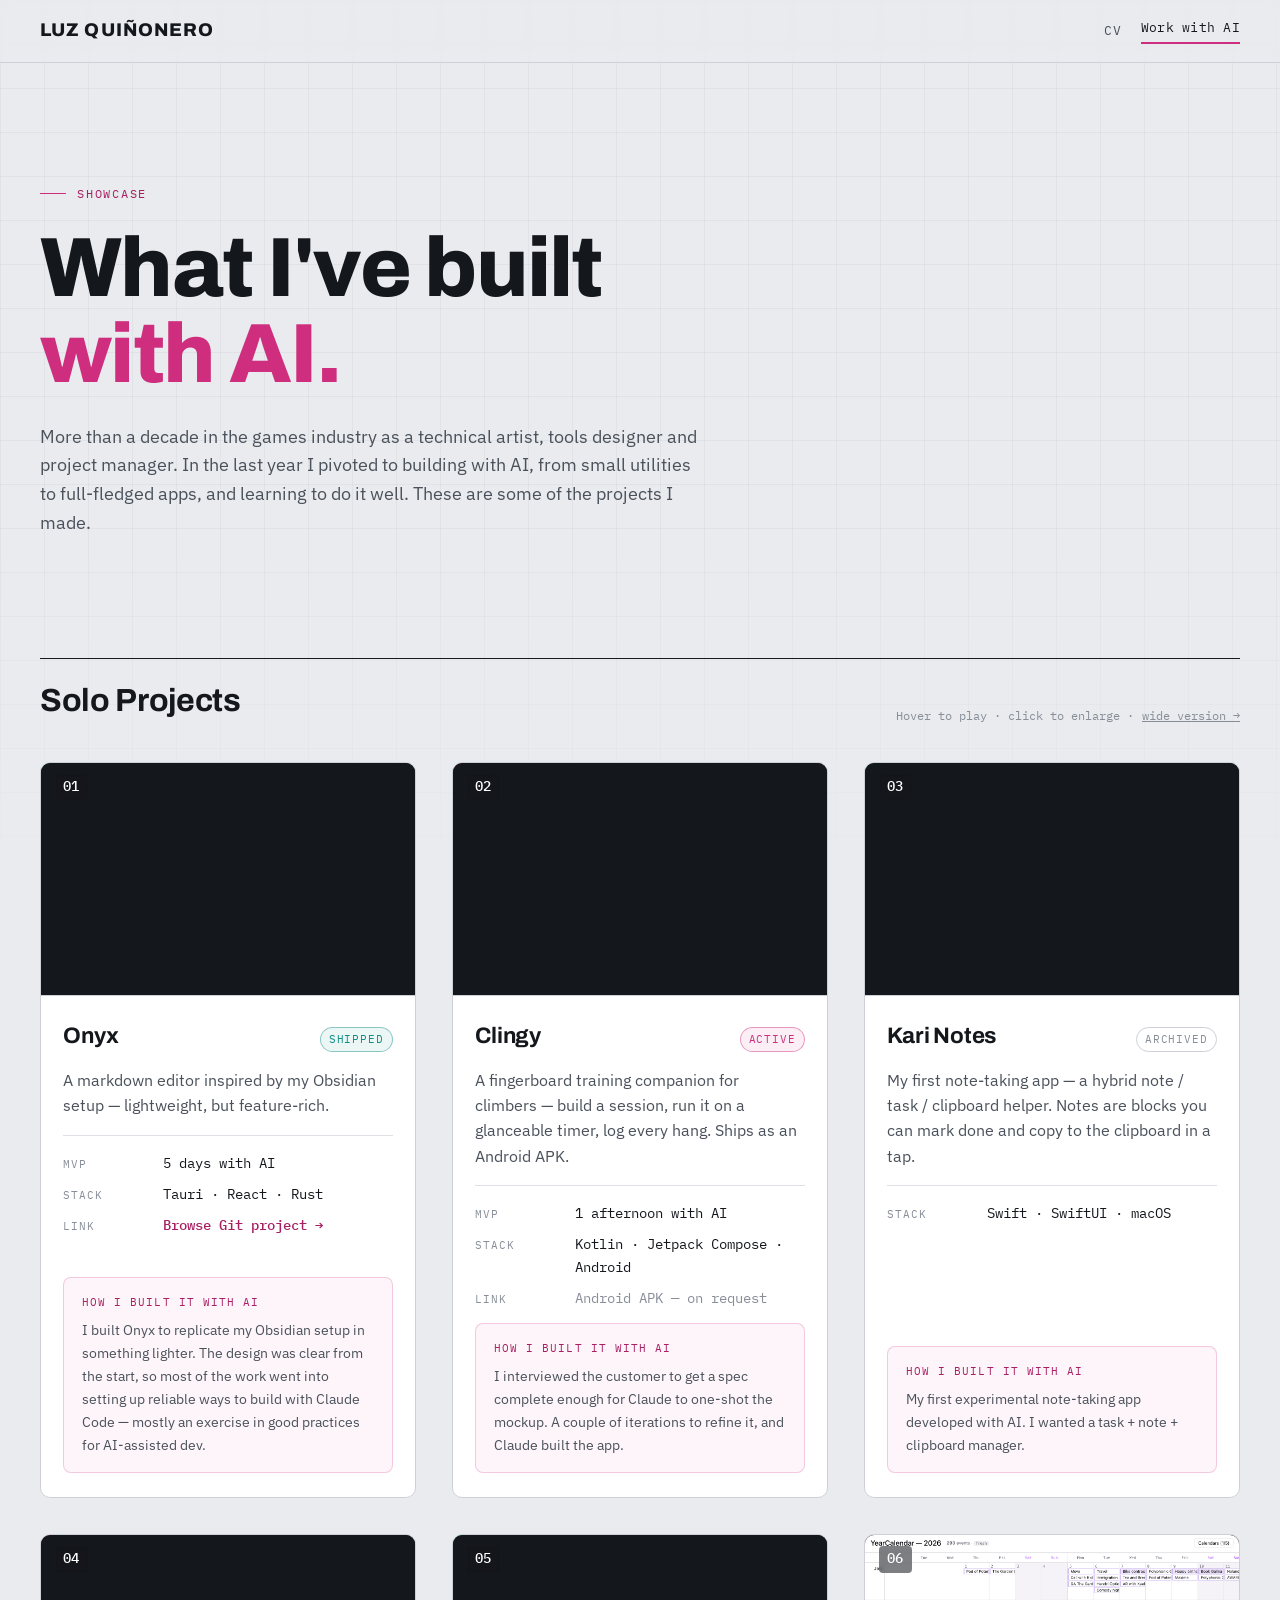
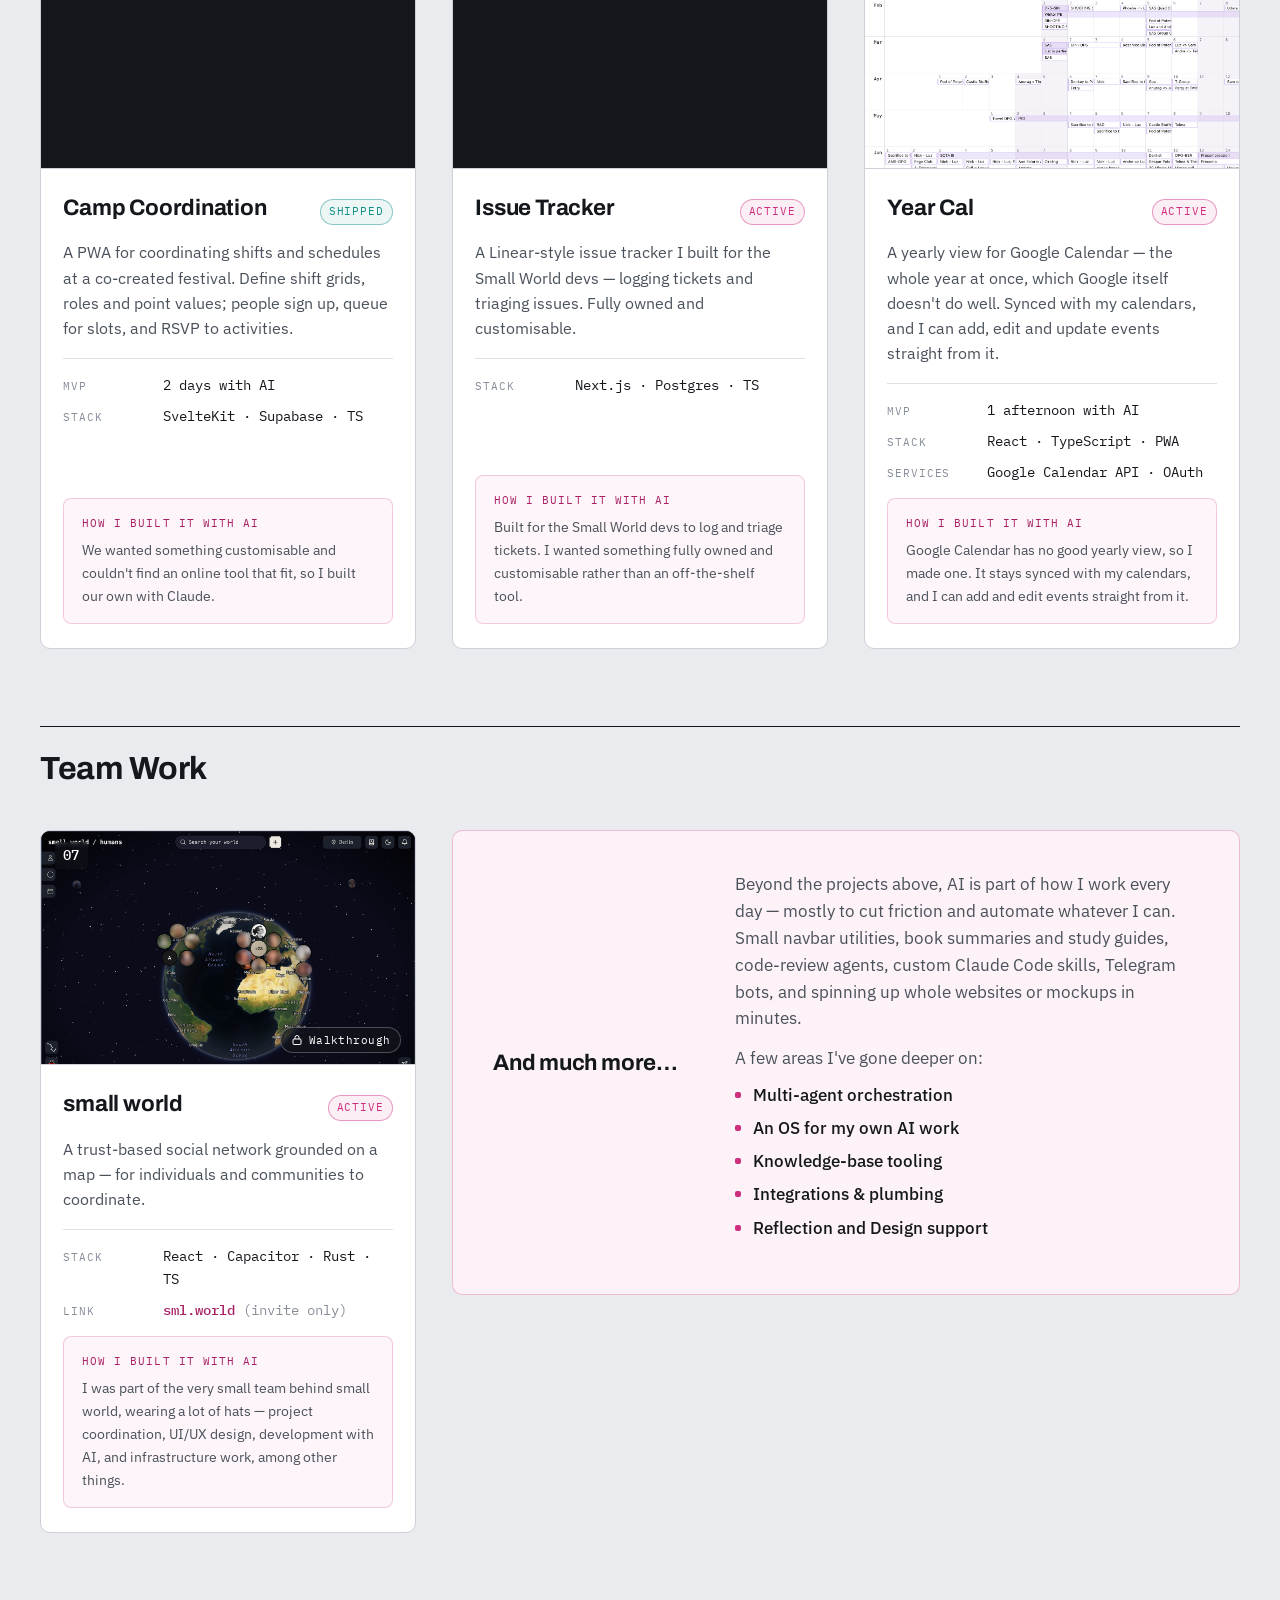
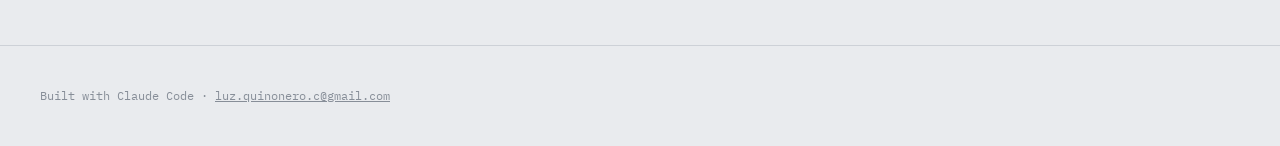
==== index.html @ a8f532b1 "Copy + link polish across both pages - Standardize Clingy MVP to '1 afternoon with AI' (matches '5 d" ====
<!DOCTYPE html>
<html lang="en">
<head>
  <meta charset="UTF-8" />
  <meta name="viewport" content="width=device-width, initial-scale=1.0" />
  <title>Luz — AI-assisted projects</title>
  <meta name="description" content="Products built hands-on with AI. A technical artist shipping real tools, fast." />
  <link rel="preconnect" href="https://fonts.googleapis.com" />
  <link rel="preconnect" href="https://fonts.gstatic.com" crossorigin />
  <link href="https://fonts.googleapis.com/css2?family=Archivo:wght@600;700;800&family=IBM+Plex+Mono:wght@400;500&family=IBM+Plex+Sans:wght@400;500;600&display=swap" rel="stylesheet" />
  <link rel="stylesheet" href="css/styles.css" />
  <script src="js/gate.js" defer></script>
  <script src="js/hover-play.js" defer></script>
</head>
<body>
  <div class="grid-overlay" aria-hidden="true"></div>

  <header class="site-header">
    <div class="wrap header-inner">
      <a class="wordmark" href="#top">Luz Quiñonero</a>
      <nav class="nav" aria-label="Primary">
        <a href="cv.html">CV</a>
        <a href="#work" aria-current="page">Work with AI</a>
      </nav>
    </div>
  </header>

  <main id="top">
    <!-- HERO -->
    <section class="hero wrap">
      <p class="eyebrow">Showcase</p>
      <h1 class="hero-title">
        What I've built<br />
        <span class="hero-accent">with AI.</span>
      </h1>
      <p class="hero-lede">
        More than a decade in the games industry as a technical artist, tools
        designer and project manager. In the last year I pivoted to building with
        AI, from small utilities to full-fledged apps, and learning to do it well.
        These are some of the projects I made.
      </p>
    </section>

    <!-- WORK -->
    <section class="work wrap" id="work" aria-label="Projects">
      <div class="work-head">
        <h2 class="section-title">Solo Projects</h2>
        <p class="section-note">Hover to play · click to enlarge · <a href="wide.html">wide version →</a></p>
      </div>

      <div class="cards">

        <!-- 01 Onyx -->
        <article class="card">
          <div class="card-media media--alt" role="button" tabindex="0" aria-label="Enlarge Onyx preview">
            <video class="card-video" loop muted playsinline preload="auto" aria-hidden="true">
              <source src="assets/web/Onyx.mp4" type="video/mp4" />
            </video>
            <span class="card-index">01</span>
          </div>
          <div class="card-body">
            <div class="card-titlerow">
              <h3 class="card-title">Onyx</h3>
              <span class="status status--shipped">Shipped</span>
            </div>
            <p class="card-problem">
              A markdown editor inspired by my Obsidian setup — lightweight,
              but feature-rich.
            </p>
            <dl class="specsheet">
              <div><dt>MVP</dt><dd>5 days with AI</dd></div>
              <div><dt>Stack</dt><dd>Tauri · React · Rust</dd></div>
              <div><dt>Link</dt><dd><a href="https://github.com/hikarinessa/onyx" target="_blank" rel="noopener">Browse Git project →</a></dd></div>
            </dl>
            <p class="ai-note">
              <span class="ai-label">How I built it with AI</span>
              I built Onyx to replicate my Obsidian setup in something lighter. The
              design was clear from the start, so most of the work went into setting
              up reliable ways to build with Claude Code — mostly an exercise in
              good practices for AI-assisted dev.
            </p>
          </div>
        </article>

        <!-- 02 Clingy -->
        <article class="card">
          <div class="card-media" role="button" tabindex="0" aria-label="Enlarge Clingy preview">
            <video class="card-video" loop muted playsinline preload="auto" aria-hidden="true">
              <source src="assets/web/Clingy.mp4" type="video/mp4" />
            </video>
            <span class="card-index">02</span>
          </div>
          <div class="card-body">
            <div class="card-titlerow">
              <h3 class="card-title">Clingy</h3>
              <span class="status status--active">Active</span>
            </div>
            <p class="card-problem">
              A fingerboard training companion for climbers — build a session,
              run it on a glanceable timer, log every hang. Ships as an Android APK.
            </p>
            <dl class="specsheet">
              <div><dt>MVP</dt><dd>1 afternoon with AI</dd></div>
              <div><dt>Stack</dt><dd>Kotlin · Jetpack Compose · Android</dd></div>
              <div><dt>Link</dt><dd><span class="muted">Android APK — on request</span></dd></div>
            </dl>
            <p class="ai-note">
              <span class="ai-label">How I built it with AI</span>
              I interviewed the customer to get a spec complete enough for Claude to
              one-shot the mockup. A couple of iterations to refine it, and Claude
              built the app.
            </p>
          </div>
        </article>

        <!-- 03 Kari Notes -->
        <article class="card">
          <div class="card-media media--alt" role="button" tabindex="0" aria-label="Enlarge Kari Notes preview">
            <video class="card-video" loop muted playsinline preload="auto" aria-hidden="true">
              <source src="assets/web/KariNotes.mp4" type="video/mp4" />
            </video>
            <span class="card-index">03</span>
          </div>
          <div class="card-body">
            <div class="card-titlerow">
              <h3 class="card-title">Kari Notes</h3>
              <span class="status status--archived">Archived</span>
            </div>
            <p class="card-problem">
              My first note-taking app — a hybrid note / task / clipboard helper.
              Notes are blocks you can mark done and copy to the clipboard in a tap.
            </p>
            <dl class="specsheet">
              <div><dt>Stack</dt><dd>Swift · SwiftUI · macOS</dd></div>
            </dl>
            <p class="ai-note">
              <span class="ai-label">How I built it with AI</span>
              My first experimental note-taking app developed with AI. I wanted a
              task + note + clipboard manager.
            </p>
          </div>
        </article>

        <!-- 04 Camp Coordination -->
        <article class="card">
          <div class="card-media" role="button" tabindex="0" aria-label="Enlarge Camp Coordination preview">
            <video class="card-video" loop muted playsinline preload="auto" aria-hidden="true">
              <source src="assets/web/CampCoordination.mp4" type="video/mp4" />
            </video>
            <span class="card-index">04</span>
          </div>
          <div class="card-body">
            <div class="card-titlerow">
              <h3 class="card-title">Camp Coordination</h3>
              <span class="status status--shipped">Shipped</span>
            </div>
            <p class="card-problem">
              A PWA for coordinating shifts and schedules at a co-created festival.
              Define shift grids, roles and point values; people sign up, queue for
              slots, and RSVP to activities.
            </p>
            <dl class="specsheet">
              <div><dt>MVP</dt><dd>2 days with AI</dd></div>
              <div><dt>Stack</dt><dd>SvelteKit · Supabase · TS</dd></div>
            </dl>
            <p class="ai-note">
              <span class="ai-label">How I built it with AI</span>
              We wanted something customisable and couldn't find an online tool that
              fit, so I built our own with Claude.
            </p>
          </div>
        </article>

        <!-- 05 Issue Tracker -->
        <article class="card">
          <div class="card-media media--alt" role="button" tabindex="0" aria-label="Enlarge Issue Tracker preview">
            <video class="card-video" loop muted playsinline preload="auto" aria-hidden="true">
              <source src="assets/web/IssueTracker.mp4" type="video/mp4" />
            </video>
            <span class="card-index">05</span>
          </div>
          <div class="card-body">
            <div class="card-titlerow">
              <h3 class="card-title">Issue Tracker</h3>
              <span class="status status--active">Active</span>
            </div>
            <p class="card-problem">
              A Linear-style issue tracker I built for the Small World devs — logging
              tickets and triaging issues. Fully owned and customisable.
            </p>
            <dl class="specsheet">
              <div><dt>Stack</dt><dd>Next.js · Postgres · TS</dd></div>
            </dl>
            <p class="ai-note">
              <span class="ai-label">How I built it with AI</span>
              Built for the Small World devs to log and triage tickets. I wanted
              something fully owned and customisable rather than an off-the-shelf tool.
            </p>
          </div>
        </article>

        <!-- 06 Year Cal -->
        <article class="card">
          <div class="card-media" role="button" tabindex="0" aria-label="Enlarge Year Cal preview">
            <img class="card-video" src="assets/web/YearCal.png" alt="Year Cal preview" />
            <span class="card-index">06</span>
          </div>
          <div class="card-body">
            <div class="card-titlerow">
              <h3 class="card-title">Year Cal</h3>
              <span class="status status--active">Active</span>
            </div>
            <p class="card-problem">
              A yearly view for Google Calendar — the whole year at once, which
              Google itself doesn't do well. Synced with my calendars, and I can
              add, edit and update events straight from it.
            </p>
            <dl class="specsheet">
              <div><dt>MVP</dt><dd>1 afternoon with AI</dd></div>
              <div><dt>Stack</dt><dd>React · TypeScript · PWA</dd></div>
              <div><dt>Services</dt><dd>Google Calendar API · OAuth</dd></div>
            </dl>
            <p class="ai-note">
              <span class="ai-label">How I built it with AI</span>
              Google Calendar has no good yearly view, so I made one. It stays synced
              with my calendars, and I can add and edit events straight from it.
            </p>
          </div>
        </article>

      </div>

      <div class="work-head work-head--sub">
        <h2 class="section-title">Team Work</h2>
      </div>

      <div class="cards">

        <!-- 07 small world — public screenshot, passcode-gated walkthrough -->
        <article class="card card--gated" data-gate data-enc="assets/web/sw.enc" data-index="07">
          <div class="card-media" role="group" aria-label="small world preview">
            <img class="card-video" src="assets/web/smallworld.png" alt="small world preview" />
            <span class="card-index">07</span>
            <button class="gate-trigger" type="button" aria-expanded="false" aria-controls="sw-form">
              <svg viewBox="0 0 24 24" width="12" height="12" fill="none" stroke="currentColor" stroke-width="2" aria-hidden="true"><rect x="4" y="10" width="16" height="11" rx="2"/><path d="M8 10V7a4 4 0 0 1 8 0v3"/></svg>
              Walkthrough
            </button>
            <form class="gate-form" id="sw-form" hidden aria-label="Unlock small world walkthrough">
              <label class="gate-label" for="sw-pass">Passcode</label>
              <div class="gate-row">
                <input class="gate-input" id="sw-pass" type="password" inputmode="text"
                       autocomplete="off" autocapitalize="off" spellcheck="false" placeholder="passcode" />
                <button class="gate-btn" type="submit">Unlock</button>
              </div>
              <p class="gate-error" role="alert" aria-live="polite"></p>
            </form>
          </div>
          <div class="card-body">
            <div class="card-titlerow">
              <h3 class="card-title">small world</h3>
              <span class="status status--active">Active</span>
            </div>
            <p class="card-problem">
              A trust-based social network grounded on a map — for individuals and
              communities to coordinate.
            </p>
            <dl class="specsheet">
              <div><dt>Stack</dt><dd>React · Capacitor · Rust · TS</dd></div>
              <div><dt>Link</dt><dd><a href="https://sml.world" target="_blank" rel="noopener">sml.world</a> <span class="muted">(invite only)</span></dd></div>
            </dl>
            <p class="ai-note">
              <span class="ai-label">How I built it with AI</span>
              I was part of the very small team behind small world, wearing a lot of
              hats — project coordination, UI/UX design, development with AI, and
              infrastructure work, among other things.
            </p>
          </div>
        </article>

        <!-- Closing catch-all card (no media) -->
        <article class="card card--more">
          <div class="more-inner">
            <div class="more-head">
              <h3 class="card-title">And much more…</h3>
            </div>
            <div class="more-text">
              <p class="more-lead">
                Beyond the projects above, AI is part of how I work every day — mostly
                to cut friction and automate whatever I can. Small navbar utilities,
                book summaries and study guides, code-review agents, custom Claude Code
                skills, Telegram bots, and spinning up whole websites or mockups in
                minutes.
              </p>
              <p class="more-listlabel">A few areas I've gone deeper on:</p>
              <ul class="more-list">
                <li>Multi-agent orchestration</li>
                <li>An OS for my own AI work</li>
                <li>Knowledge-base tooling</li>
                <li>Integrations &amp; plumbing</li>
                <li>Reflection and Design support</li>
              </ul>
            </div>
          </div>
        </article>
      </div>
    </section>
  </main>

  <footer class="site-footer">
    <div class="wrap footer-inner">
      <p>Built with Claude Code · <a href="mailto:luz.quinonero.c@gmail.com">luz.quinonero.c@gmail.com</a></p>
    </div>
  </footer>

  <!-- Lightbox: click any card preview to enlarge -->
  <div class="lightbox" id="lightbox" hidden role="dialog" aria-modal="true" aria-label="Enlarged preview">
    <button class="lightbox-close" type="button" aria-label="Close preview">
      <svg viewBox="0 0 24 24" width="22" height="22" fill="none" stroke="currentColor" stroke-width="2" aria-hidden="true"><path d="M6 6l12 12M18 6L6 18"/></svg>
    </button>
    <div class="lightbox-stage"></div>
  </div>

  <script src="js/lightbox.js" defer></script>
</body>
</html>
---- css/styles.css ----
/* =========================================================
   Luz — AI-assisted projects portfolio
   Direction: "Workbench / Viewport"
   Signature: missing-texture checkerboard = screenshot not loaded
   ========================================================= */

:root {
  /* Palette — cool graphite + paper, tamed viewport magenta */
  --canvas:      #E9EBEE;  /* cool light gray, deliberately not cream */
  --panel:       #FFFFFF;
  --ink:         #14171C;  /* near-black graphite */
  --ink-soft:    #4A515B;
  --ink-faint:   #878E98;
  --line:        #CDD1D7;
  --line-soft:   #DEE1E6;

  --accent:      #CF2E7F;  /* viewport / missing-texture magenta, tamed */
  --accent-deep: #A81F63;
  --teal:        #0E8F86;  /* channel-debug teal, used sparingly */
  --amber:       #B06A00;

  /* Missing-texture checker tones */
  --checker-a:   #14171C;
  --checker-b:   #CF2E7F;
  --checker-a2:  #14171C;
  --checker-b2:  #0E8F86;

  /* Type */
  --display: "Archivo", system-ui, sans-serif;
  --body:    "IBM Plex Sans", system-ui, sans-serif;
  --mono:    "IBM Plex Mono", ui-monospace, monospace;

  --maxw: 1200px;
  --gap: clamp(1.25rem, 3vw, 2.25rem);
}

/* ---------- reset-ish ---------- */
*, *::before, *::after { box-sizing: border-box; }
html { -webkit-text-size-adjust: 100%; }
body {
  margin: 0;
  background: var(--canvas);
  color: var(--ink);
  font-family: var(--body);
  font-size: 17px;
  line-height: 1.6;
  -webkit-font-smoothing: antialiased;
  text-rendering: optimizeLegibility;
  position: relative;
}
img { max-width: 100%; display: block; }
a { color: inherit; }

.wrap { width: min(100% - 2.5rem, var(--maxw)); margin-inline: auto; }

/* ---------- cross-page view transitions (L2 width morph) ---------- */
@view-transition { navigation: auto; }

/* <main> carries the content-column width (1200 Showcase / 880 CV) so the
   layout narrows between pages. We morph the header row and the hero — both
   modest, in-viewport elements — rather than the page-tall <main>, whose
   oversized snapshot causes a flash. Everything else cross-fades. */
main {
  width: min(100% - 2.5rem, var(--maxw));
  margin-inline: auto;
}
main .wrap { width: 100%; }
.header-inner { view-transition-name: header-inner; }
.hero { view-transition-name: hero; }

::view-transition-group(hero),
::view-transition-group(header-inner) {
  animation-duration: 0.5s;
  animation-timing-function: cubic-bezier(0.22, 0.61, 0.36, 1);
}
::view-transition-old(root),
::view-transition-new(root) { animation-duration: 0.5s; }

@media (prefers-reduced-motion: reduce) {
  ::view-transition-group(*),
  ::view-transition-old(*),
  ::view-transition-new(*) { animation: none !important; }
}

/* Faint blueprint grid behind everything */
.grid-overlay {
  position: fixed;
  inset: 0;
  pointer-events: none;
  z-index: 0;
  background-image:
    linear-gradient(to right, rgba(20,23,28,0.035) 1px, transparent 1px),
    linear-gradient(to bottom, rgba(20,23,28,0.035) 1px, transparent 1px);
  background-size: 44px 44px;
  mask-image: linear-gradient(to bottom, black, black 60%, transparent);
}
body > * { position: relative; z-index: 1; }

/* ---------- header ---------- */
.site-header {
  border-bottom: 1px solid var(--line);
  background: color-mix(in srgb, var(--canvas) 82%, transparent);
  backdrop-filter: blur(6px);
  position: sticky; top: 0; z-index: 50;
}
.header-inner {
  display: flex; align-items: center; justify-content: space-between;
  height: 62px;
}
.wordmark {
  display: inline-flex; align-items: center; gap: 0.55rem;
  font-family: var(--display); font-weight: 800; font-size: 1.15rem;
  letter-spacing: 0.06em; text-transform: uppercase; text-decoration: none;
}
.nav { display: flex; align-items: center; gap: 1.25rem; }
.nav a {
  font-family: var(--mono); font-size: 0.8rem; text-decoration: none;
  color: var(--ink-soft); letter-spacing: 0.02em;
}
.nav a:hover { color: var(--accent); }
.nav a[aria-current="page"] {
  color: var(--ink);
  border-bottom: 2px solid var(--accent);
  padding-bottom: 3px;
}
.nav-meta {
  font-family: var(--mono); font-size: 0.72rem; color: var(--ink-faint);
  border-left: 1px solid var(--line); padding-left: 1.25rem;
}

/* ---------- hero ---------- */
.hero { padding: clamp(3.5rem, 9vw, 7rem) 0 clamp(2.5rem, 6vw, 4rem); }
.eyebrow {
  font-family: var(--mono); font-size: 0.78rem; letter-spacing: 0.14em;
  text-transform: uppercase; color: var(--accent-deep);
  margin: 0 0 1.4rem;
  display: inline-flex; align-items: center;
}
.eyebrow::before {
  content: ""; width: 26px; height: 1px; background: var(--accent);
  margin-right: 0.7rem;
}
.hero-title {
  font-family: var(--display); font-weight: 800;
  font-size: clamp(2.6rem, 7.5vw, 5.25rem);
  line-height: 1.02; letter-spacing: -0.02em;
  margin: 0 0 1.6rem; max-width: 16ch;
}
.hero-accent { color: var(--accent); }
.hero-lede {
  max-width: 60ch; font-size: 1.12rem; color: var(--ink-soft);
  margin: 0;
}

/* ---------- work section ---------- */
.work { padding: clamp(2rem, 5vw, 3.5rem) 0 clamp(4rem, 9vw, 7rem); }
.work-head {
  display: flex; align-items: flex-end; justify-content: space-between;
  gap: 1rem; flex-wrap: wrap;
  border-top: 1px solid var(--ink); padding-top: 1rem; margin-bottom: 2.25rem;
}
.cards + .work-head,
.cards--wide + .work-head { margin-top: clamp(3rem, 6vw, 5rem); }
.section-title {
  font-family: var(--display); font-weight: 700;
  font-size: clamp(1.5rem, 3vw, 2rem); letter-spacing: -0.01em; margin: 0;
}
.section-note {
  font-family: var(--mono); font-size: 0.74rem; color: var(--ink-faint);
  display: inline-flex; align-items: center; gap: 0.5rem; margin: 0;
}
.cards {
  display: grid;
  grid-template-columns: repeat(auto-fill, minmax(300px, 1fr));
  gap: var(--gap);
}

/* ---------- card ---------- */
.card {
  background: var(--panel);
  border: 1px solid var(--line);
  border-radius: 10px;
  overflow: hidden;
  display: flex; flex-direction: column;
  transition: transform 160ms ease, box-shadow 160ms ease, border-color 160ms ease;
}
.card:hover {
  transform: translateY(-3px);
  border-color: var(--accent);
  box-shadow: 0 14px 34px -18px rgba(20,23,28,0.4);
}

/* Missing-texture placeholder = the signature */
.card-media {
  position: relative;
  display: block; aspect-ratio: 16 / 10; text-decoration: none;
  background:
    repeating-conic-gradient(var(--checker-a) 0% 25%, var(--checker-b) 0% 50%)
    50% / 46px 46px;
  border-bottom: 1px solid var(--line);
}
.card-media.media--alt {
  background:
    repeating-conic-gradient(var(--checker-a2) 0% 25%, var(--checker-b2) 0% 50%)
    50% / 46px 46px;
}
/* real media sits over the checker fallback, cropped to a uniform frame */
.card-video {
  position: absolute; inset: 0;
  width: 100%; height: 100%;
  object-fit: cover; object-position: center top;
  display: block; background: var(--ink);
}
.card-index {
  position: absolute; top: 0.7rem; left: 0.85rem;
  font-family: var(--mono); font-size: 0.85rem; font-weight: 500;
  color: #fff; background: rgba(20,23,28,0.55);
  padding: 0.15rem 0.5rem; border-radius: 4px; letter-spacing: 0.05em;
  backdrop-filter: blur(2px);
}
/* ---- passcode-gated walkthrough (public screenshot + on-demand unlock) ---- */
.gate-trigger {
  position: absolute; z-index: 3; bottom: 0.7rem; right: 0.85rem;
  display: inline-flex; align-items: center; gap: 0.35rem;
  font-family: var(--mono); font-size: 0.68rem; letter-spacing: 0.04em;
  color: #fff; background: rgba(20, 23, 28, 0.68); cursor: pointer;
  border: 1px solid rgba(255, 255, 255, 0.25); border-radius: 999px;
  padding: 0.3rem 0.62rem;
}
.gate-trigger:hover { background: var(--accent); border-color: transparent; }
.gate-trigger[hidden] { display: none; }
.card-media.gate-open::before {
  content: ""; position: absolute; inset: 0; z-index: 2;
  background: rgba(20, 23, 28, 0.74); backdrop-filter: blur(2px);
}
.gate-form {
  position: absolute; inset: 0; z-index: 3;
  display: flex; flex-direction: column; align-items: center; justify-content: center;
  gap: 0.55rem; padding: 1rem; text-align: center;
}
.gate-form[hidden] { display: none; }
.gate-label {
  font-family: var(--mono); font-size: 0.7rem; letter-spacing: 0.12em;
  text-transform: uppercase; color: #fff;
}
.gate-row { display: flex; gap: 0.4rem; }
.gate-input {
  font-family: var(--mono); font-size: 0.85rem;
  padding: 0.5rem 0.6rem; width: 148px;
  border: 1px solid rgba(255, 255, 255, 0.45); border-radius: 6px;
  background: rgba(255, 255, 255, 0.95); color: var(--ink);
}
.gate-input:focus-visible { outline: 2px solid var(--accent); outline-offset: 2px; }
.gate-btn {
  font-family: var(--mono); font-size: 0.72rem; letter-spacing: 0.06em;
  text-transform: uppercase; cursor: pointer;
  padding: 0.5rem 0.75rem; border: 0; border-radius: 6px;
  background: var(--accent); color: #fff;
}
.gate-btn:hover { background: var(--accent-deep); }
.gate-form.is-busy { opacity: 0.6; pointer-events: none; }
.gate-error {
  margin: 0; min-height: 1em;
  font-family: var(--mono); font-size: 0.7rem; color: #ffd3e4;
}

.card-body {
  padding: 1.35rem 1.4rem 1.5rem;
  display: flex; flex-direction: column; gap: 0.9rem; flex: 1;
}
.card-titlerow {
  display: flex; align-items: baseline; justify-content: space-between; gap: 0.75rem;
}
.card-title {
  font-family: var(--display); font-weight: 700; font-size: 1.4rem;
  letter-spacing: -0.01em; margin: 0;
}
.card-problem { margin: 0; color: var(--ink-soft); font-size: 0.98rem; }

/* status tag */
.status {
  font-family: var(--mono); font-size: 0.66rem; text-transform: uppercase;
  letter-spacing: 0.08em; white-space: nowrap;
  padding: 0.22rem 0.5rem; border-radius: 999px; border: 1px solid;
}
.status--shipped  { color: var(--teal);   border-color: color-mix(in srgb, var(--teal) 45%, transparent); background: color-mix(in srgb, var(--teal) 8%, transparent); }
.status--active   { color: var(--accent); border-color: color-mix(in srgb, var(--accent) 45%, transparent); background: color-mix(in srgb, var(--accent) 8%, transparent); }
.status--archived { color: var(--ink-faint); border-color: var(--line); background: transparent; }

/* spec sheet */
.specsheet {
  margin: 0.15rem 0 0; padding: 0.9rem 0 0; border-top: 1px solid var(--line-soft);
  display: grid; gap: 0.5rem;
}
.specsheet > div {
  display: grid; grid-template-columns: 5.5rem 1fr; gap: 0.75rem; align-items: baseline;
}
.specsheet dt {
  font-family: var(--mono); font-size: 0.68rem; text-transform: uppercase;
  letter-spacing: 0.08em; color: var(--ink-faint);
}
.specsheet dd {
  margin: 0; font-size: 0.9rem; color: var(--ink);
  font-family: var(--mono); font-weight: 400;
}
.specsheet a { color: var(--accent-deep); text-decoration: none; font-weight: 500; }
.specsheet a:hover { text-decoration: underline; }
.muted { color: var(--ink-faint); }

/* AI note — the differentiator field */
.ai-note {
  margin: auto 0 0; padding: 1rem 1.1rem;
  background: color-mix(in srgb, var(--accent) 5%, var(--panel));
  border: 1px solid color-mix(in srgb, var(--accent) 22%, transparent);
  border-radius: 8px; font-size: 0.9rem; color: var(--ink-soft);
}
.ai-label {
  display: block; font-family: var(--mono); font-size: 0.66rem;
  text-transform: uppercase; letter-spacing: 0.1em; color: var(--accent-deep);
  margin-bottom: 0.4rem;
}

/* ---------- footer ---------- */
.site-footer { border-top: 1px solid var(--line); padding: 2.5rem 0; }
.footer-inner {
  display: flex; align-items: center; gap: 0.85rem;
  font-family: var(--mono); font-size: 0.78rem; color: var(--ink-faint);
}
.footer-inner p { margin: 0; }

/* ---------- closing catch-all card ---------- */
.card--more {
  grid-column: span 2;
  align-self: start;
  background: color-mix(in srgb, var(--accent) 6%, var(--panel));
  border-color: color-mix(in srgb, var(--accent) 28%, transparent);
}
@media (max-width: 700px) { .card--more { grid-column: auto; } }
.card--more:hover { transform: none; box-shadow: none; border-color: color-mix(in srgb, var(--accent) 28%, transparent); }
.more-inner {
  padding: clamp(1.6rem, 4vw, 2.5rem);
  display: grid; grid-template-columns: minmax(180px, 0.85fr) 2fr;
  gap: clamp(1rem, 3.5vw, 3rem); align-items: center;
}
.more-head { display: flex; align-items: center; gap: 0.7rem; }
.more-text {
  margin: 0; max-width: 62ch;
  font-size: 1.05rem; color: var(--ink-soft);
}
.more-text > * { margin: 0; }
.more-lead { margin-bottom: 0.8rem; }
.more-list {
  list-style: none; padding: 0; margin: 0 0 0.8rem;
  display: grid; gap: 0.4rem;
}
.more-list li {
  position: relative; padding-left: 1.15rem;
  color: var(--ink); font-weight: 500;
}
.more-list li::before {
  content: ""; position: absolute; left: 0; top: 0.6em;
  width: 6px; height: 6px; border-radius: 2px; background: var(--accent);
}
.more-listlabel { margin-bottom: 0.6rem; color: var(--ink-soft); }
@media (max-width: 680px) {
  .more-inner { grid-template-columns: 1fr; gap: 1.1rem; }
}

/* ---------- wide (horizontal) card variant — trial page ---------- */
.cards--wide { display: flex; flex-direction: column; gap: clamp(1.5rem, 3vw, 2.5rem); }
.wcard {
  background: var(--panel); border: 1px solid var(--line); border-radius: 12px;
  overflow: hidden; min-height: 340px;
  display: grid; grid-template-columns: 1fr 1.9fr; align-items: stretch;
  transition: border-color 160ms ease, box-shadow 160ms ease;
}
.wcard:hover { border-color: var(--accent); box-shadow: 0 16px 40px -20px rgba(20,23,28,0.42); }
.wcard:nth-child(even) { grid-template-columns: 1.9fr 1fr; }
.wcard:nth-child(even) .card-media { order: -1; }
.wcard-body {
  padding: clamp(1.5rem, 3vw, 2.6rem);
  display: flex; flex-direction: column; gap: 0.9rem; justify-content: center;
}
.wcard .card-media { aspect-ratio: auto; height: 100%; border: 0; border-radius: 0; }
.wcard .ai-note { margin: 0.4rem 0 0; }
/* bigger walkthrough/video button in the wide layout */
.wcard .gate-trigger {
  font-size: 0.82rem; letter-spacing: 0.05em;
  padding: 0.6rem 1rem; gap: 0.5rem; border-radius: 8px;
}
.wcard .gate-trigger svg { width: 15px; height: 15px; }
.cards--wide .card--more { align-self: stretch; grid-column: auto; }

@media (max-width: 820px) {
  .wcard, .wcard:nth-child(even) { grid-template-columns: 1fr; min-height: 0; }
  .wcard .card-media,
  .wcard:nth-child(even) .card-media { order: -1; aspect-ratio: 16 / 10; height: auto; }
}

/* ---------- click-to-enlarge affordance ---------- */
.card-media[role="button"] { cursor: zoom-in; }
.card--gated .card-media { cursor: zoom-in; }
.card-media[role="button"]:focus-visible {
  outline: 2px solid var(--accent); outline-offset: 2px;
}
.card-media[role="button"]::after,
.card--gated .card-media::after {
  content: "\2922"; /* ⤢ enlarge */
  position: absolute; top: 0.6rem; right: 0.72rem; z-index: 3;
  width: 1.55rem; height: 1.55rem; border-radius: 5px;
  display: flex; align-items: center; justify-content: center;
  font-size: 0.95rem; line-height: 1;
  color: #fff; background: rgba(20, 23, 28, 0.55);
  opacity: 0; transition: opacity 0.15s ease; pointer-events: none;
}
.card:hover .card-media::after,
.card-media[role="button"]:focus-visible::after { opacity: 1; }
.card-media.gate-open::after { opacity: 0; }

/* ---------- lightbox ---------- */
.lightbox {
  position: fixed; inset: 0; z-index: 200;
  display: flex; align-items: center; justify-content: center;
  padding: clamp(1rem, 4vw, 3rem);
  background: rgba(12, 14, 18, 0.9); backdrop-filter: blur(4px);
}
.lightbox[hidden] { display: none; }
.lightbox-stage {
  max-width: min(1100px, 94vw); max-height: 88vh; display: flex;
}
.lightbox-stage video, .lightbox-stage img {
  max-width: 100%; max-height: 88vh;
  border-radius: 8px; background: #000;
  box-shadow: 0 30px 80px -20px rgba(0, 0, 0, 0.6);
}
.lightbox-close {
  position: absolute; top: 1rem; right: 1rem;
  width: 2.6rem; height: 2.6rem;
  display: flex; align-items: center; justify-content: center;
  border: 0; border-radius: 50%; cursor: pointer;
  background: rgba(255, 255, 255, 0.12); color: #fff;
}
.lightbox-close:hover { background: var(--accent); }
.lightbox-close:focus-visible { outline: 2px solid #fff; outline-offset: 2px; }

/* ---------- CV page ---------- */
/* Narrower content column for readable line length (document-style). */
.cv-page { --maxw: 880px; }
.cv-role {
  font-family: var(--mono); font-size: 0.95rem; color: var(--ink-soft);
  letter-spacing: 0.01em; margin: 0 0 1.4rem;
}
.cv-contact {
  display: flex; flex-wrap: wrap; gap: 0.6rem 1.4rem; margin-top: 1.9rem;
  font-family: var(--mono); font-size: 0.85rem; color: var(--ink-soft);
}
.cv-contact a { color: var(--accent-deep); text-decoration: none; }
.cv-contact a:hover { text-decoration: underline; }

.cv-section { padding: clamp(1.4rem, 3vw, 2.4rem) 0; }
.cv-entries { display: flex; flex-direction: column; }
.cv-entry {
  display: grid; grid-template-columns: 9rem 1fr; gap: 1.5rem;
  padding: 1.15rem 0; border-top: 1px solid var(--line-soft);
}
.cv-entry:first-child { border-top: 0; }
.cv-when {
  font-family: var(--mono); font-size: 0.78rem; color: var(--ink-faint);
  padding-top: 0.2rem; letter-spacing: 0.01em;
}
.cv-what h3 {
  font-family: var(--display); font-weight: 700; font-size: 1.12rem;
  margin: 0 0 0.35rem; line-height: 1.25;
}
.cv-org { color: var(--ink-soft); font-weight: 600; }
.cv-what p { margin: 0; color: var(--ink-soft); font-size: 0.97rem; }
.cv-what a { color: var(--accent-deep); text-decoration: none; white-space: nowrap; }
.cv-what a:hover { text-decoration: underline; }

.cv-skills {
  display: grid; grid-template-columns: repeat(auto-fit, minmax(170px, 1fr));
  gap: 1.5rem;
}
.cv-skill h4 {
  font-family: var(--mono); font-size: 0.72rem; text-transform: uppercase;
  letter-spacing: 0.1em; color: var(--accent-deep); margin: 0 0 0.5rem;
}
.cv-skill p { margin: 0; color: var(--ink-soft); font-size: 0.95rem; }

@media (max-width: 620px) {
  .cv-entry { grid-template-columns: 1fr; gap: 0.3rem; }
  .cv-when { padding-top: 0; }
}

/* ---------- responsive ---------- */
@media (max-width: 760px) {
  .nav-meta { display: none; }
}
@media (max-width: 480px) {
  body { font-size: 16px; }
  .cards { grid-template-columns: 1fr; }
}

/* ---------- a11y ---------- */
a:focus-visible, .card-media:focus-visible {
  outline: 2px solid var(--accent); outline-offset: 3px; border-radius: 4px;
}
@media (prefers-reduced-motion: reduce) {
  * { transition: none !important; scroll-behavior: auto !important; }
}
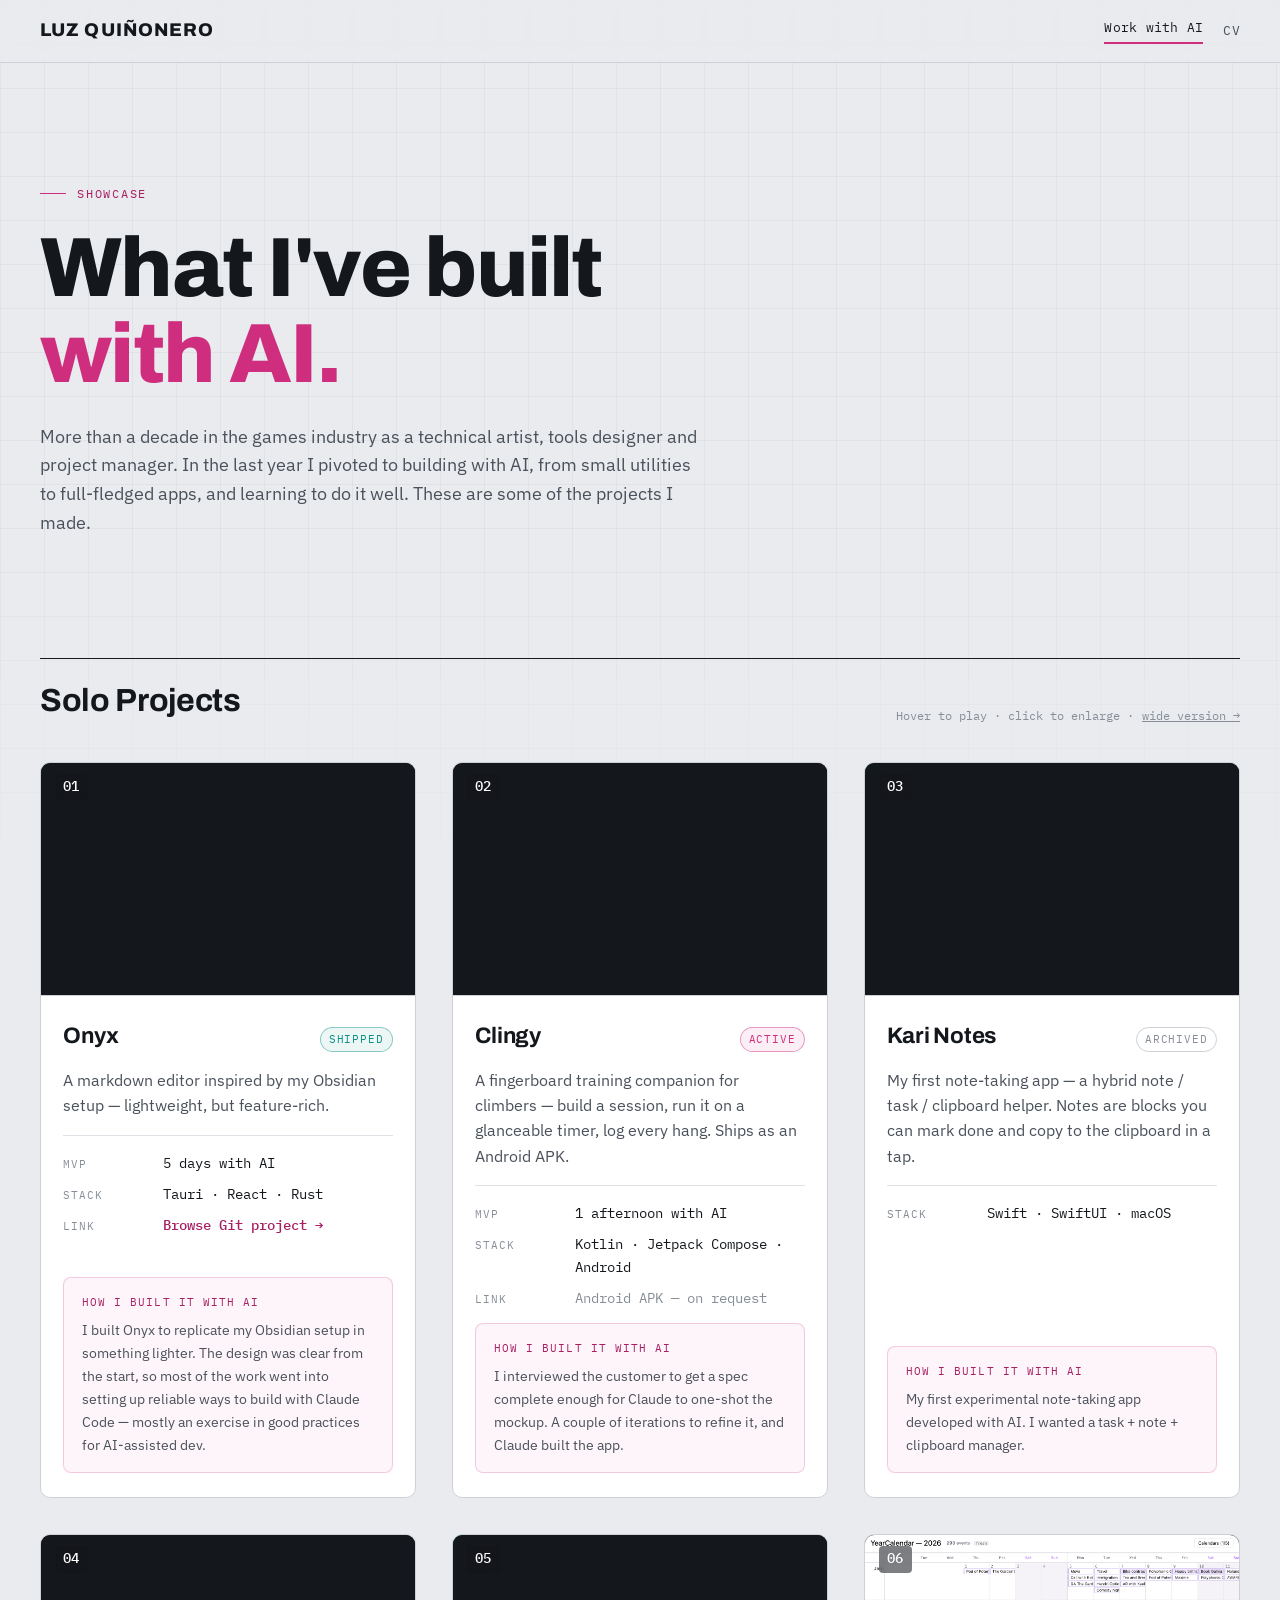
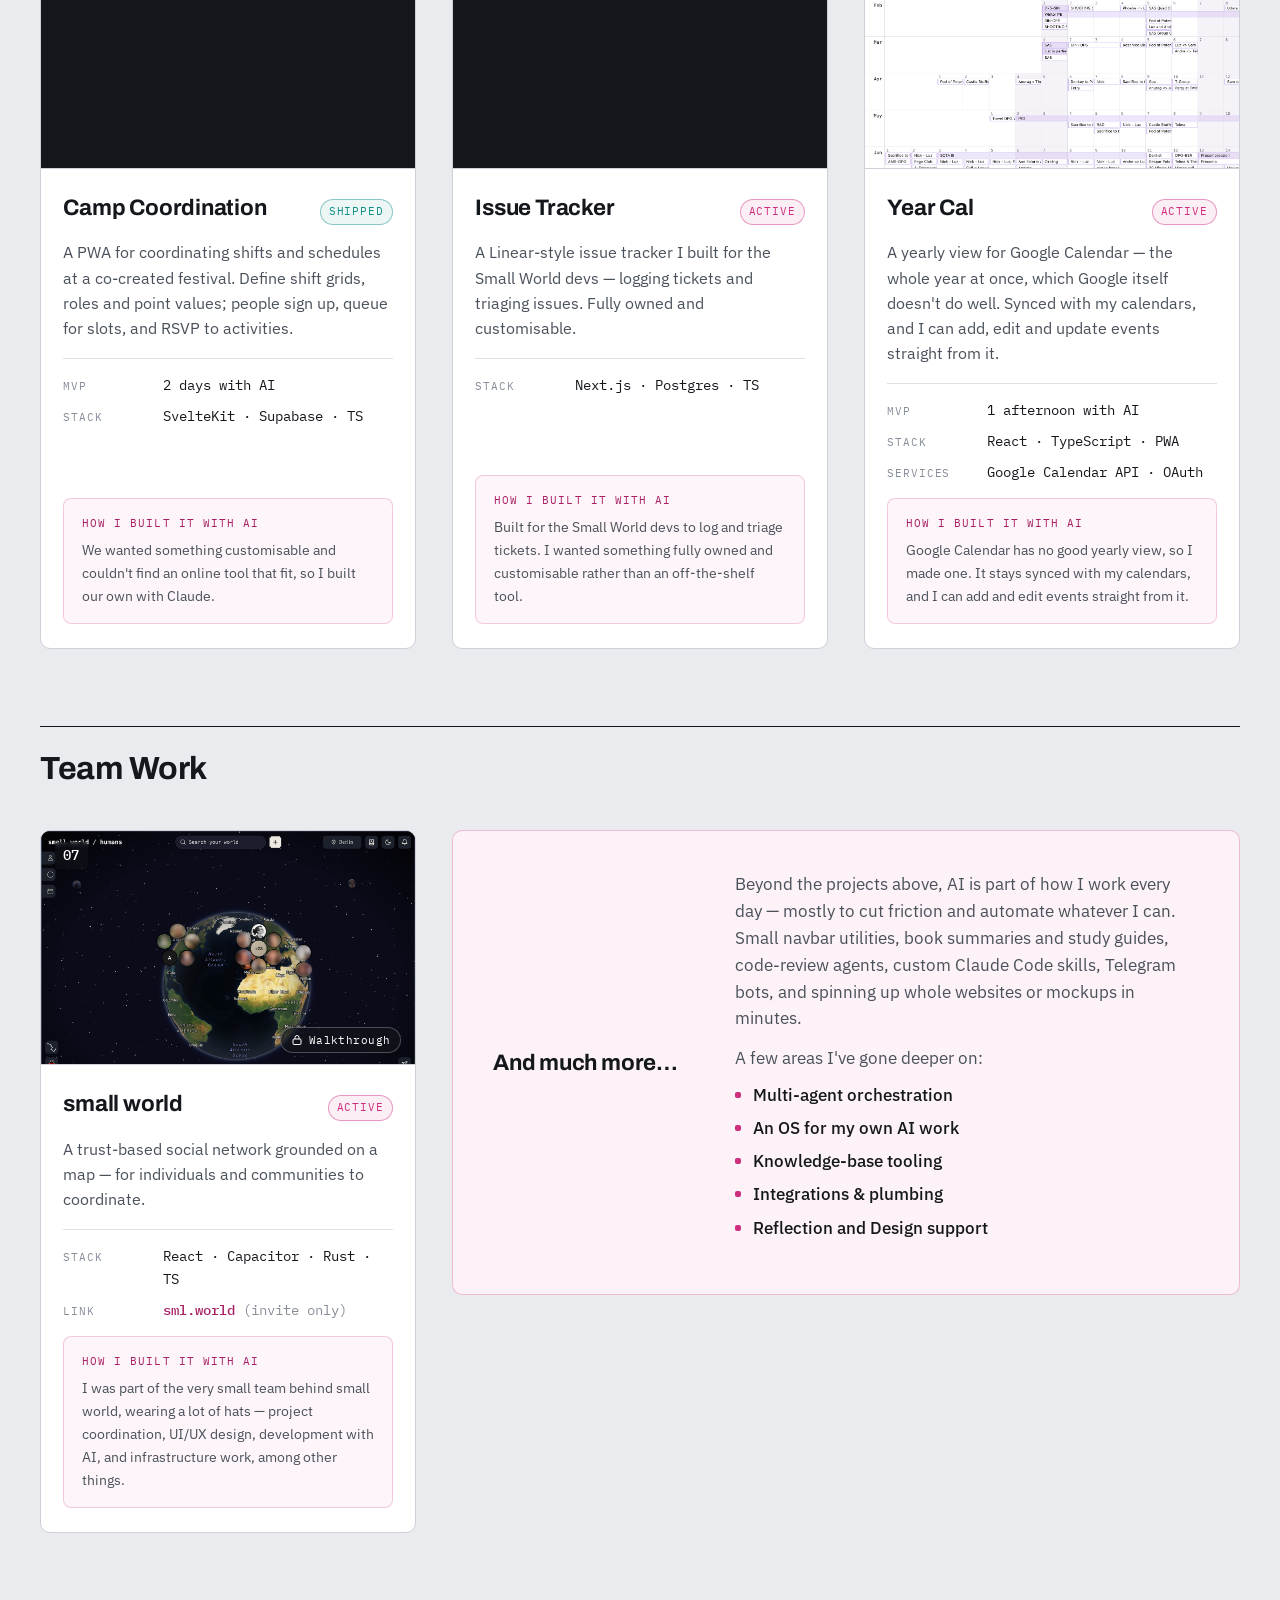
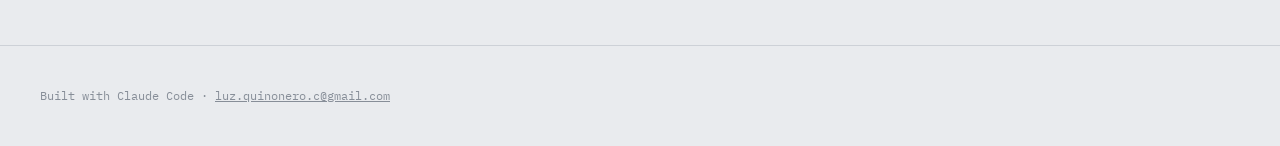
==== commit d2f08bd8: "Swap header nav order to 'Work with AI · CV' on all pages Co-Authored-By: Claude Opus 4.8 (1M contex" ====
--- a/index.html
+++ b/index.html
@@ -19,8 +19,8 @@
     <div class="wrap header-inner">
       <a class="wordmark" href="#top">Luz Quiñonero</a>
       <nav class="nav" aria-label="Primary">
+        <a href="#work" aria-current="page">Work with AI</a>
         <a href="cv.html">CV</a>
-        <a href="#work" aria-current="page">Work with AI</a>
       </nav>
     </div>
   </header>
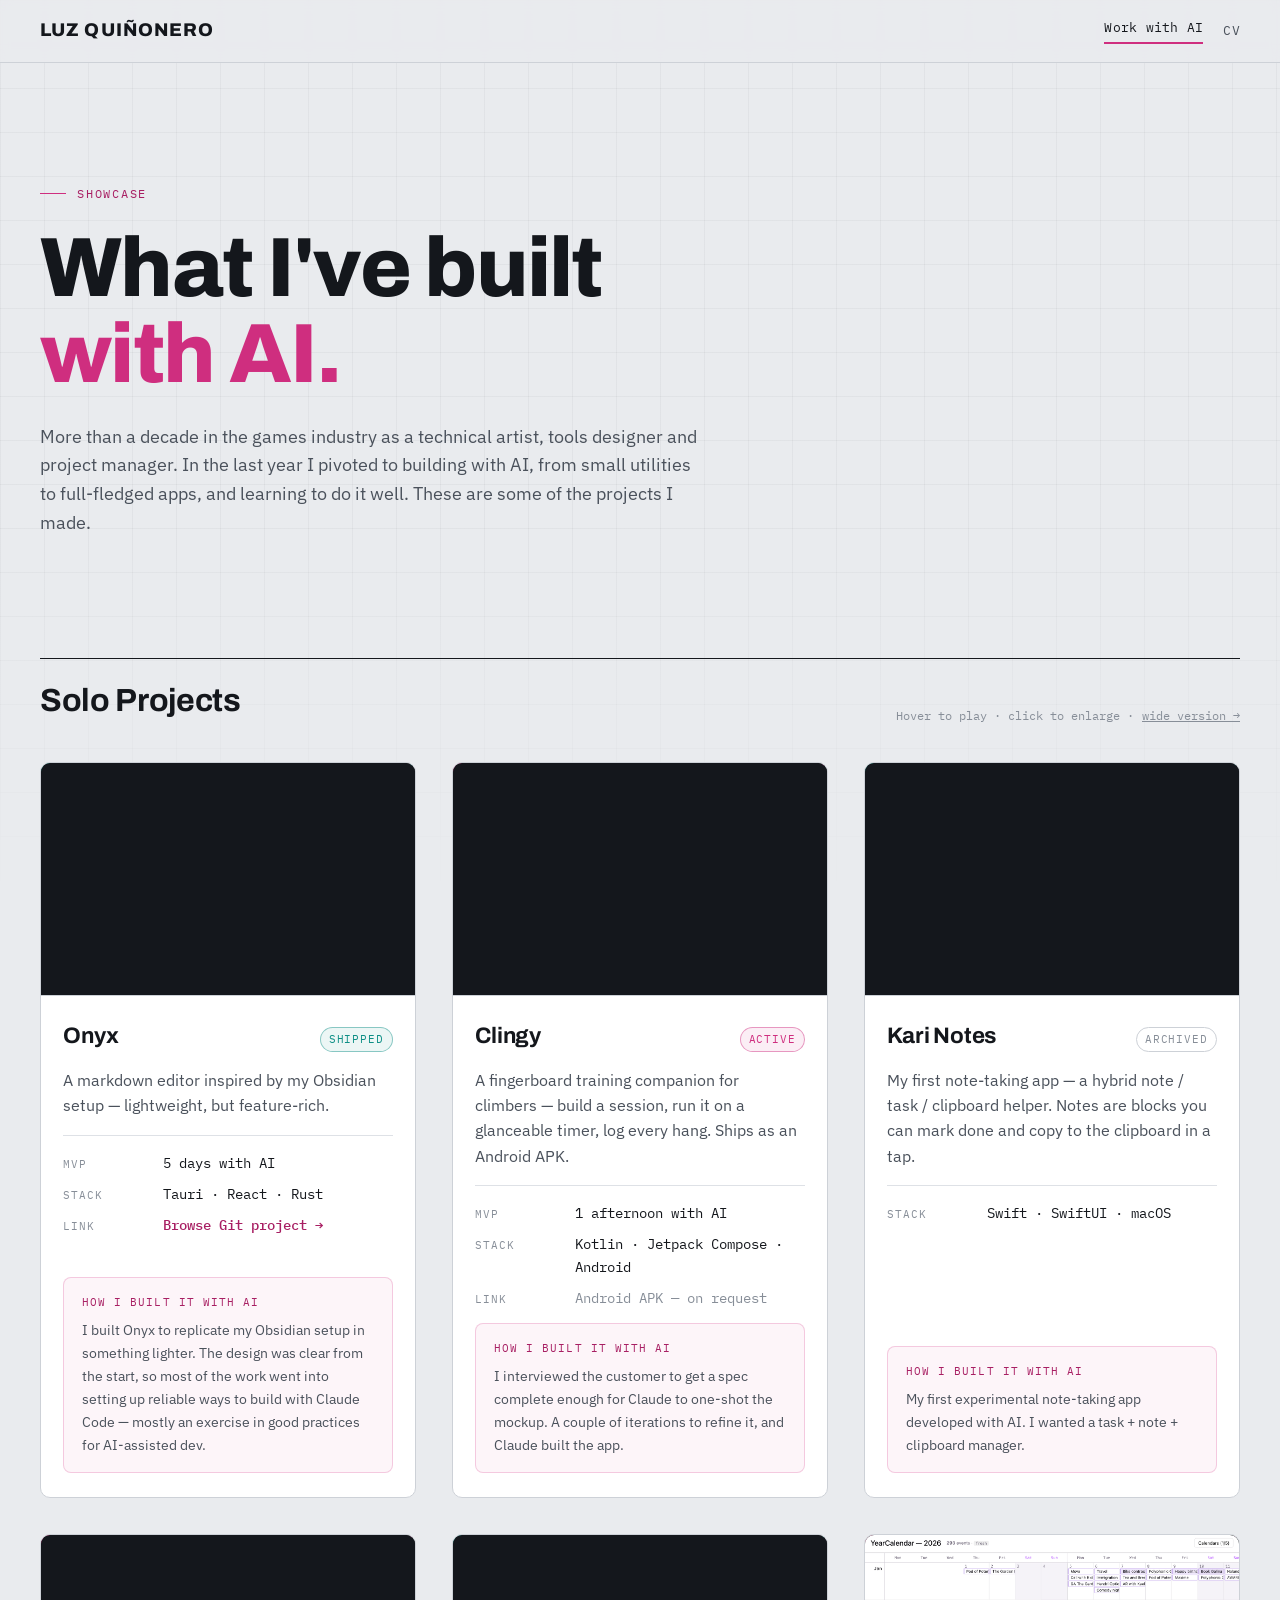
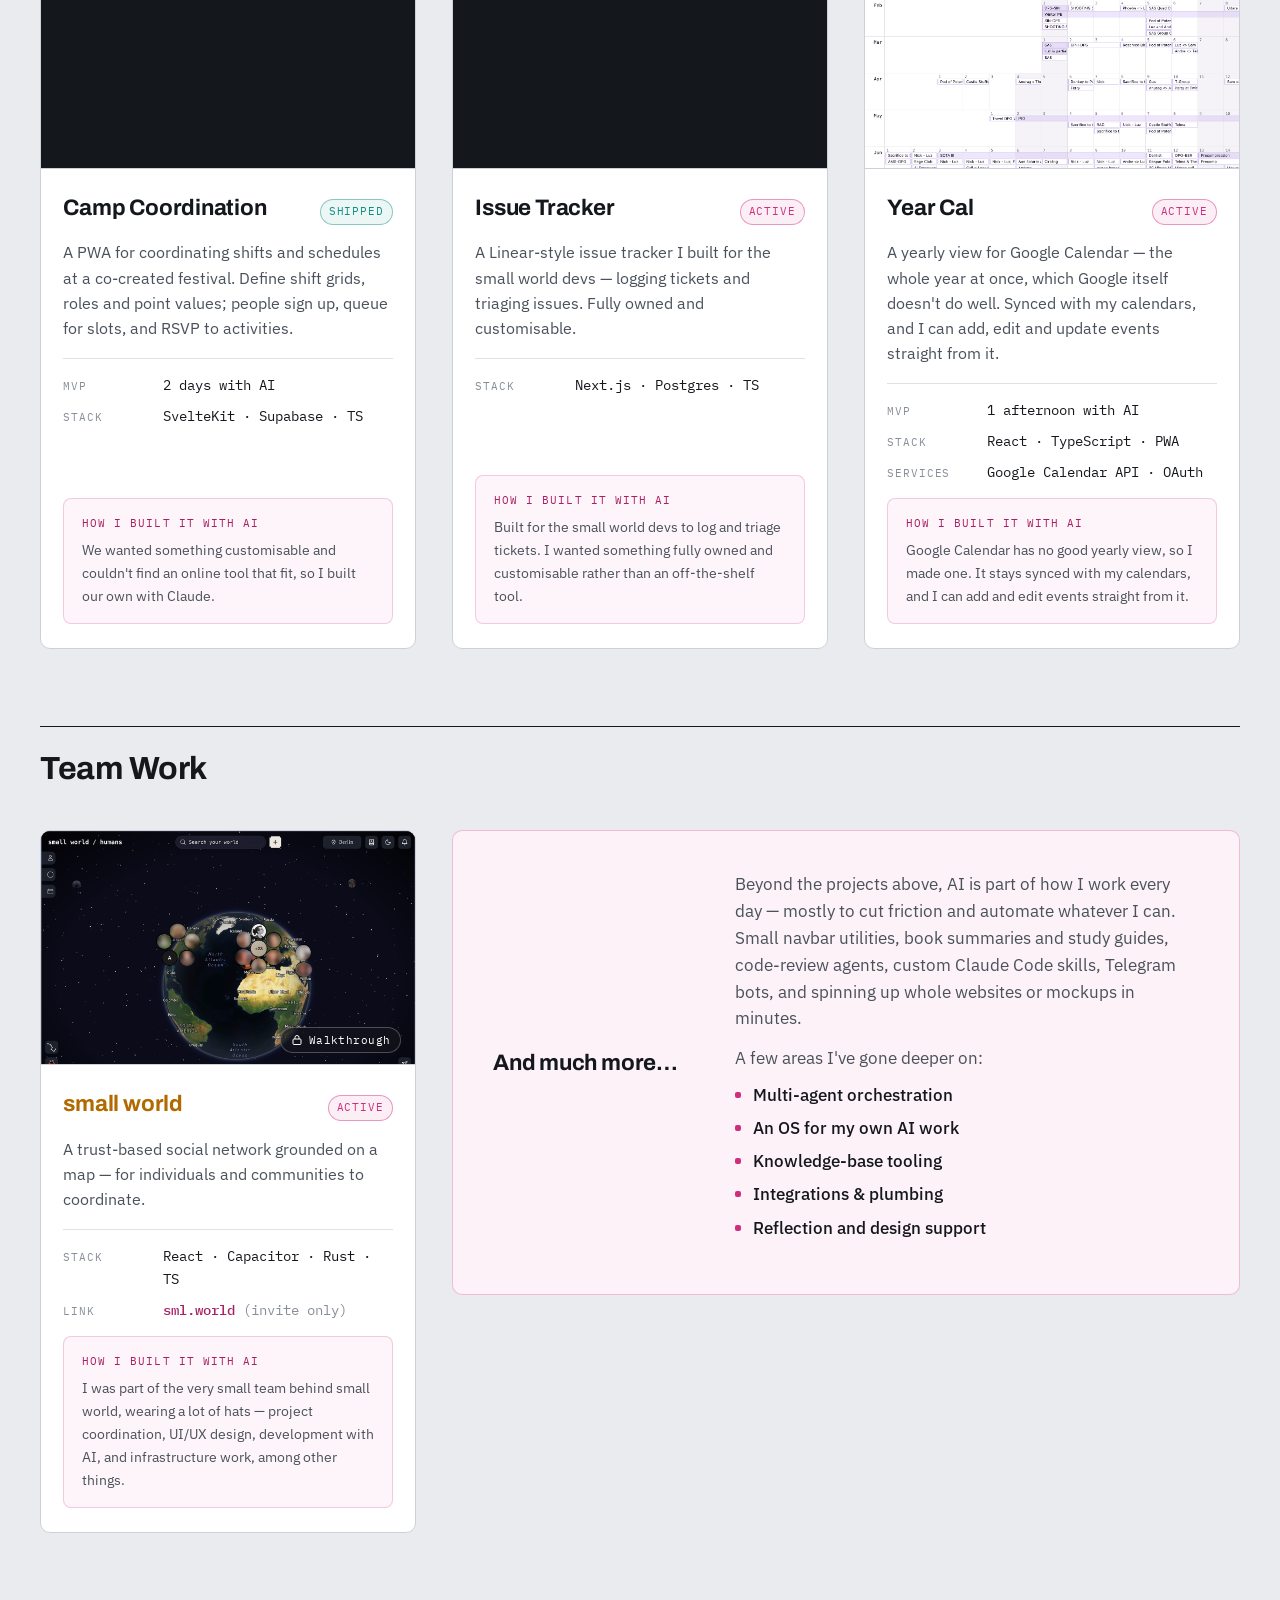
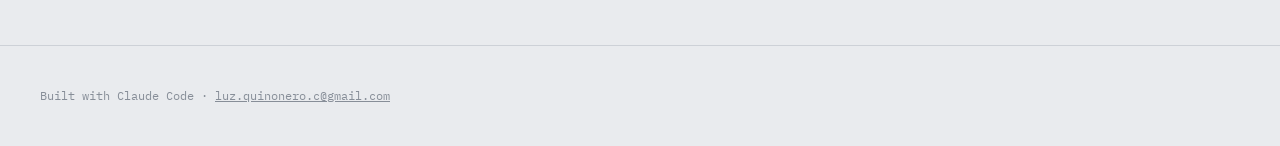
==== commit 2c1a7123: "Favicon (ñ), remove card numbers, brand small world, wide layout fixes - Favicon: lowercase ñ in Arc" ====
--- a/index.html
+++ b/index.html
@@ -9,6 +9,9 @@
   <link rel="preconnect" href="https://fonts.gstatic.com" crossorigin />
   <link href="https://fonts.googleapis.com/css2?family=Archivo:wght@600;700;800&family=IBM+Plex+Mono:wght@400;500&family=IBM+Plex+Sans:wght@400;500;600&display=swap" rel="stylesheet" />
   <link rel="stylesheet" href="css/styles.css" />
+  <link rel="icon" href="favicon.svg" type="image/svg+xml" />
+  <link rel="icon" href="favicon-32.png" sizes="32x32" type="image/png" />
+  <link rel="apple-touch-icon" href="apple-touch-icon.png" />
   <script src="js/gate.js" defer></script>
   <script src="js/hover-play.js" defer></script>
 </head>
@@ -185,7 +188,7 @@
               <span class="status status--active">Active</span>
             </div>
             <p class="card-problem">
-              A Linear-style issue tracker I built for the Small World devs — logging
+              A Linear-style issue tracker I built for the small world devs — logging
               tickets and triaging issues. Fully owned and customisable.
             </p>
             <dl class="specsheet">
@@ -193,7 +196,7 @@
             </dl>
             <p class="ai-note">
               <span class="ai-label">How I built it with AI</span>
-              Built for the Small World devs to log and triage tickets. I wanted
+              Built for the small world devs to log and triage tickets. I wanted
               something fully owned and customisable rather than an off-the-shelf tool.
             </p>
           </div>
@@ -257,7 +260,7 @@
           </div>
           <div class="card-body">
             <div class="card-titlerow">
-              <h3 class="card-title">small world</h3>
+              <h3 class="card-title brand-sw">small world</h3>
               <span class="status status--active">Active</span>
             </div>
             <p class="card-problem">
@@ -297,7 +300,7 @@
                 <li>An OS for my own AI work</li>
                 <li>Knowledge-base tooling</li>
                 <li>Integrations &amp; plumbing</li>
-                <li>Reflection and Design support</li>
+                <li>Reflection and design support</li>
               </ul>
             </div>
           </div>
--- a/css/styles.css
+++ b/css/styles.css
@@ -18,6 +18,7 @@
   --accent-deep: #A81F63;
   --teal:        #0E8F86;  /* channel-debug teal, used sparingly */
   --amber:       #B06A00;
+  --brand-sw:    #B06A00;  /* small world brand accent (swap freely) */
 
   /* Missing-texture checker tones */
   --checker-a:   #14171C;
@@ -212,6 +213,7 @@
   display: block; background: var(--ink);
 }
 .card-index {
+  display: none; /* numbers removed */
   position: absolute; top: 0.7rem; left: 0.85rem;
   font-family: var(--mono); font-size: 0.85rem; font-weight: 500;
   color: #fff; background: rgba(20,23,28,0.55);
@@ -276,6 +278,7 @@
   letter-spacing: -0.01em; margin: 0;
 }
 .card-problem { margin: 0; color: var(--ink-soft); font-size: 0.98rem; }
+.brand-sw { color: var(--brand-sw); }
 
 /* status tag */
 .status {
@@ -375,8 +378,6 @@
   transition: border-color 160ms ease, box-shadow 160ms ease;
 }
 .wcard:hover { border-color: var(--accent); box-shadow: 0 16px 40px -20px rgba(20,23,28,0.42); }
-.wcard:nth-child(even) { grid-template-columns: 1.9fr 1fr; }
-.wcard:nth-child(even) .card-media { order: -1; }
 .wcard-body {
   padding: clamp(1.5rem, 3vw, 2.6rem);
   display: flex; flex-direction: column; gap: 0.9rem; justify-content: center;
@@ -392,9 +393,8 @@
 .cards--wide .card--more { align-self: stretch; grid-column: auto; }
 
 @media (max-width: 820px) {
-  .wcard, .wcard:nth-child(even) { grid-template-columns: 1fr; min-height: 0; }
-  .wcard .card-media,
-  .wcard:nth-child(even) .card-media { order: -1; aspect-ratio: 16 / 10; height: auto; }
+  .wcard { grid-template-columns: 1fr; min-height: 0; }
+  .wcard .card-media { order: -1; aspect-ratio: 16 / 10; height: auto; }
 }
 
 /* ---------- click-to-enlarge affordance ---------- */
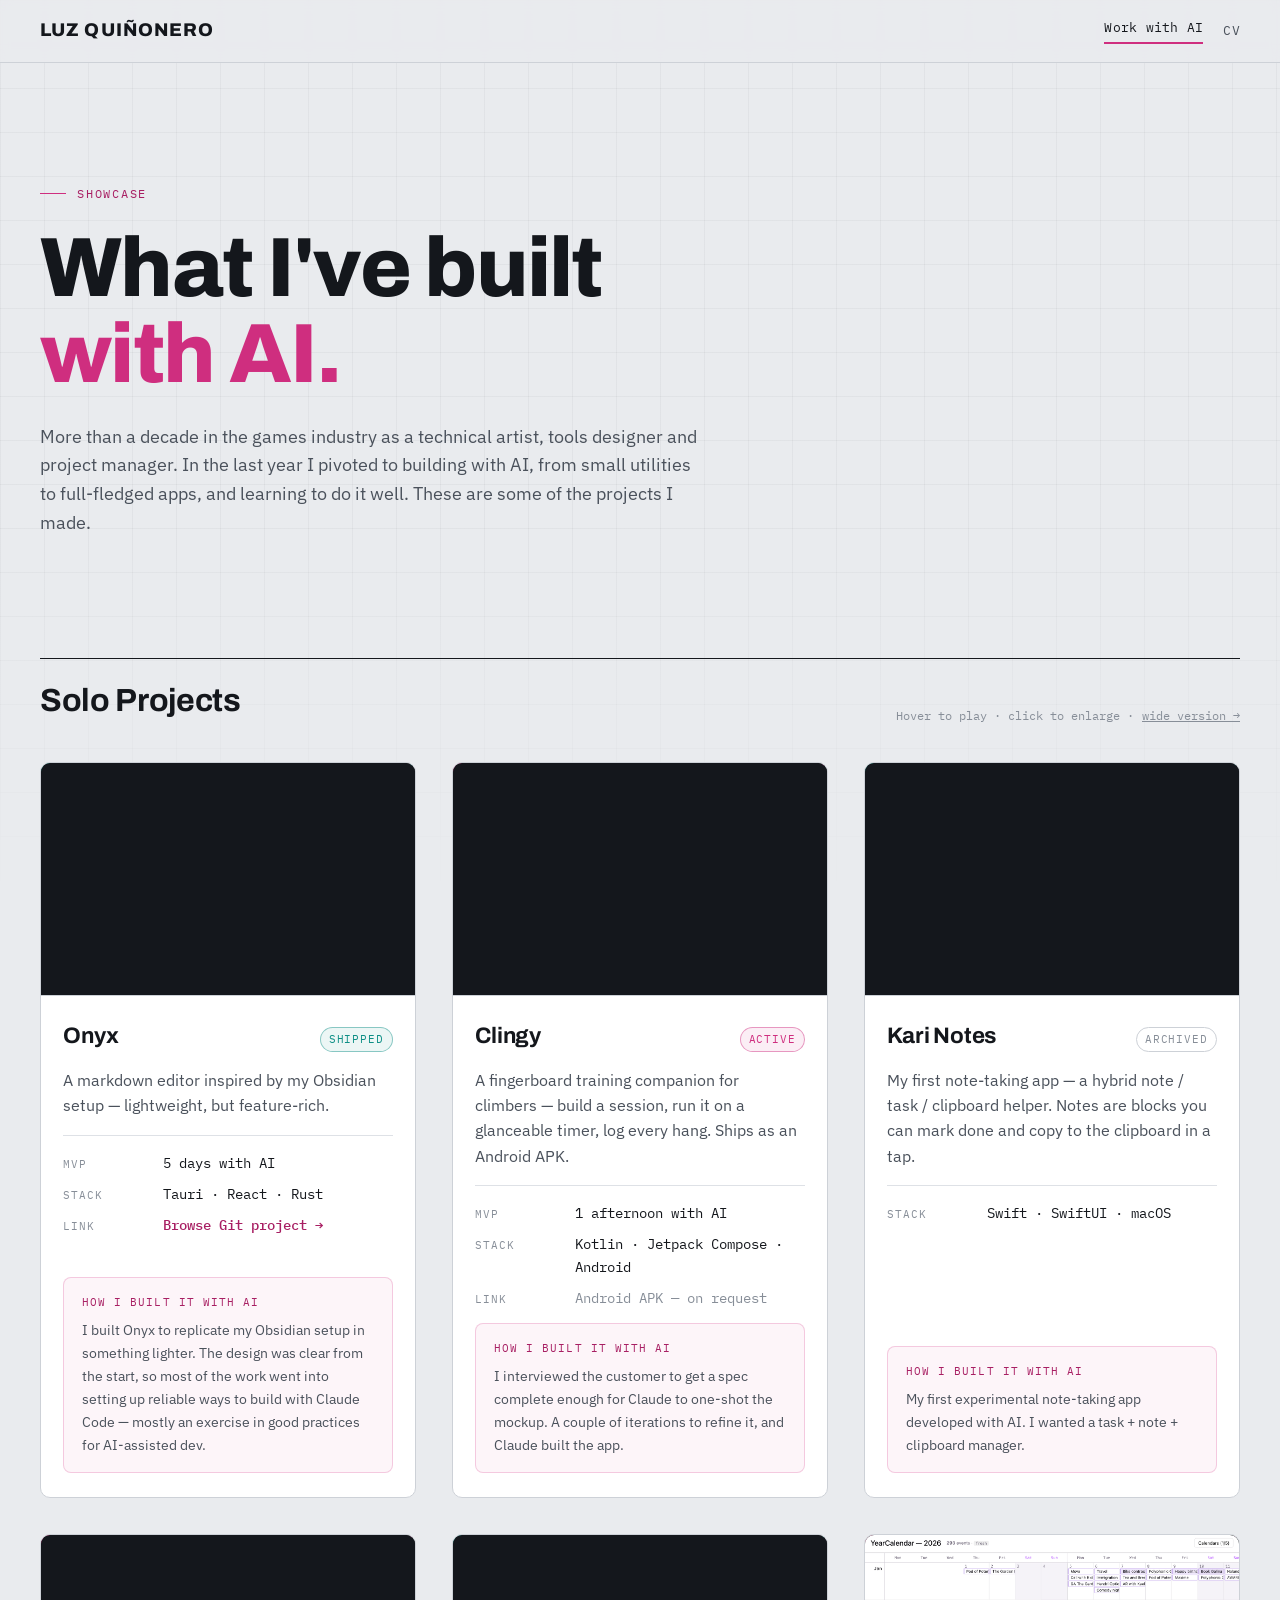
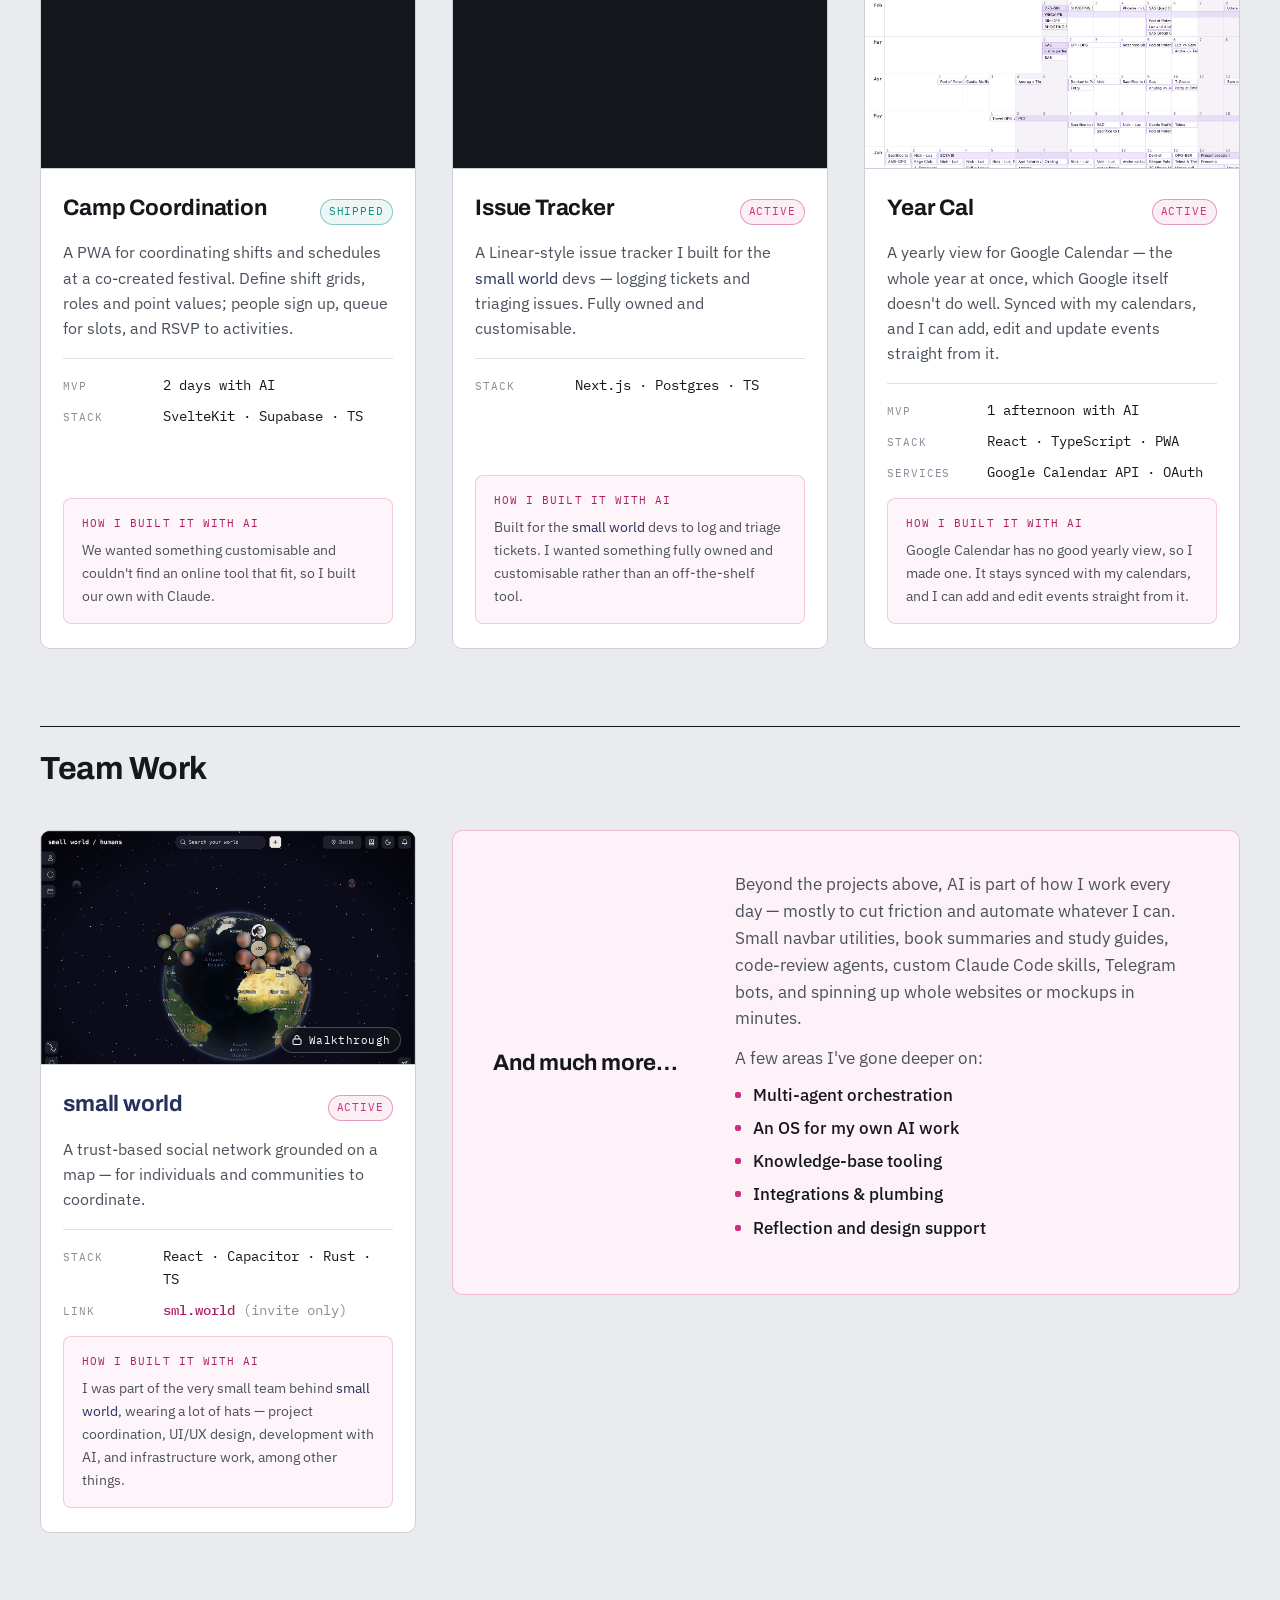
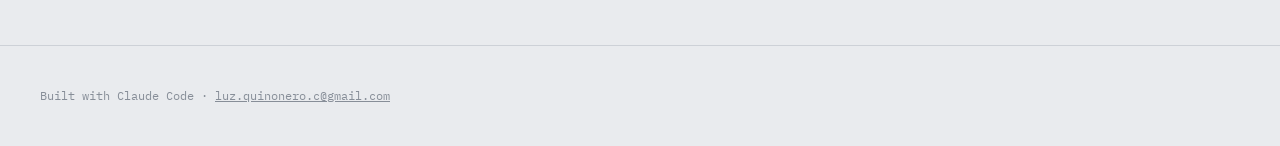
==== commit 1b3ee0e9: "small world brand color -> deep indigo; apply to inline mentions too --brand-sw = #26315E (near-blac" ====
--- a/index.html
+++ b/index.html
@@ -188,7 +188,7 @@
               <span class="status status--active">Active</span>
             </div>
             <p class="card-problem">
-              A Linear-style issue tracker I built for the small world devs — logging
+              A Linear-style issue tracker I built for the <span class="brand-sw">small world</span> devs — logging
               tickets and triaging issues. Fully owned and customisable.
             </p>
             <dl class="specsheet">
@@ -196,7 +196,7 @@
             </dl>
             <p class="ai-note">
               <span class="ai-label">How I built it with AI</span>
-              Built for the small world devs to log and triage tickets. I wanted
+              Built for the <span class="brand-sw">small world</span> devs to log and triage tickets. I wanted
               something fully owned and customisable rather than an off-the-shelf tool.
             </p>
           </div>
@@ -273,7 +273,7 @@
             </dl>
             <p class="ai-note">
               <span class="ai-label">How I built it with AI</span>
-              I was part of the very small team behind small world, wearing a lot of
+              I was part of the very small team behind <span class="brand-sw">small world</span>, wearing a lot of
               hats — project coordination, UI/UX design, development with AI, and
               infrastructure work, among other things.
             </p>
--- a/css/styles.css
+++ b/css/styles.css
@@ -18,7 +18,7 @@
   --accent-deep: #A81F63;
   --teal:        #0E8F86;  /* channel-debug teal, used sparingly */
   --amber:       #B06A00;
-  --brand-sw:    #B06A00;  /* small world brand accent (swap freely) */
+  --brand-sw:    #26315E;  /* small world brand accent — deep indigo */
 
   /* Missing-texture checker tones */
   --checker-a:   #14171C;
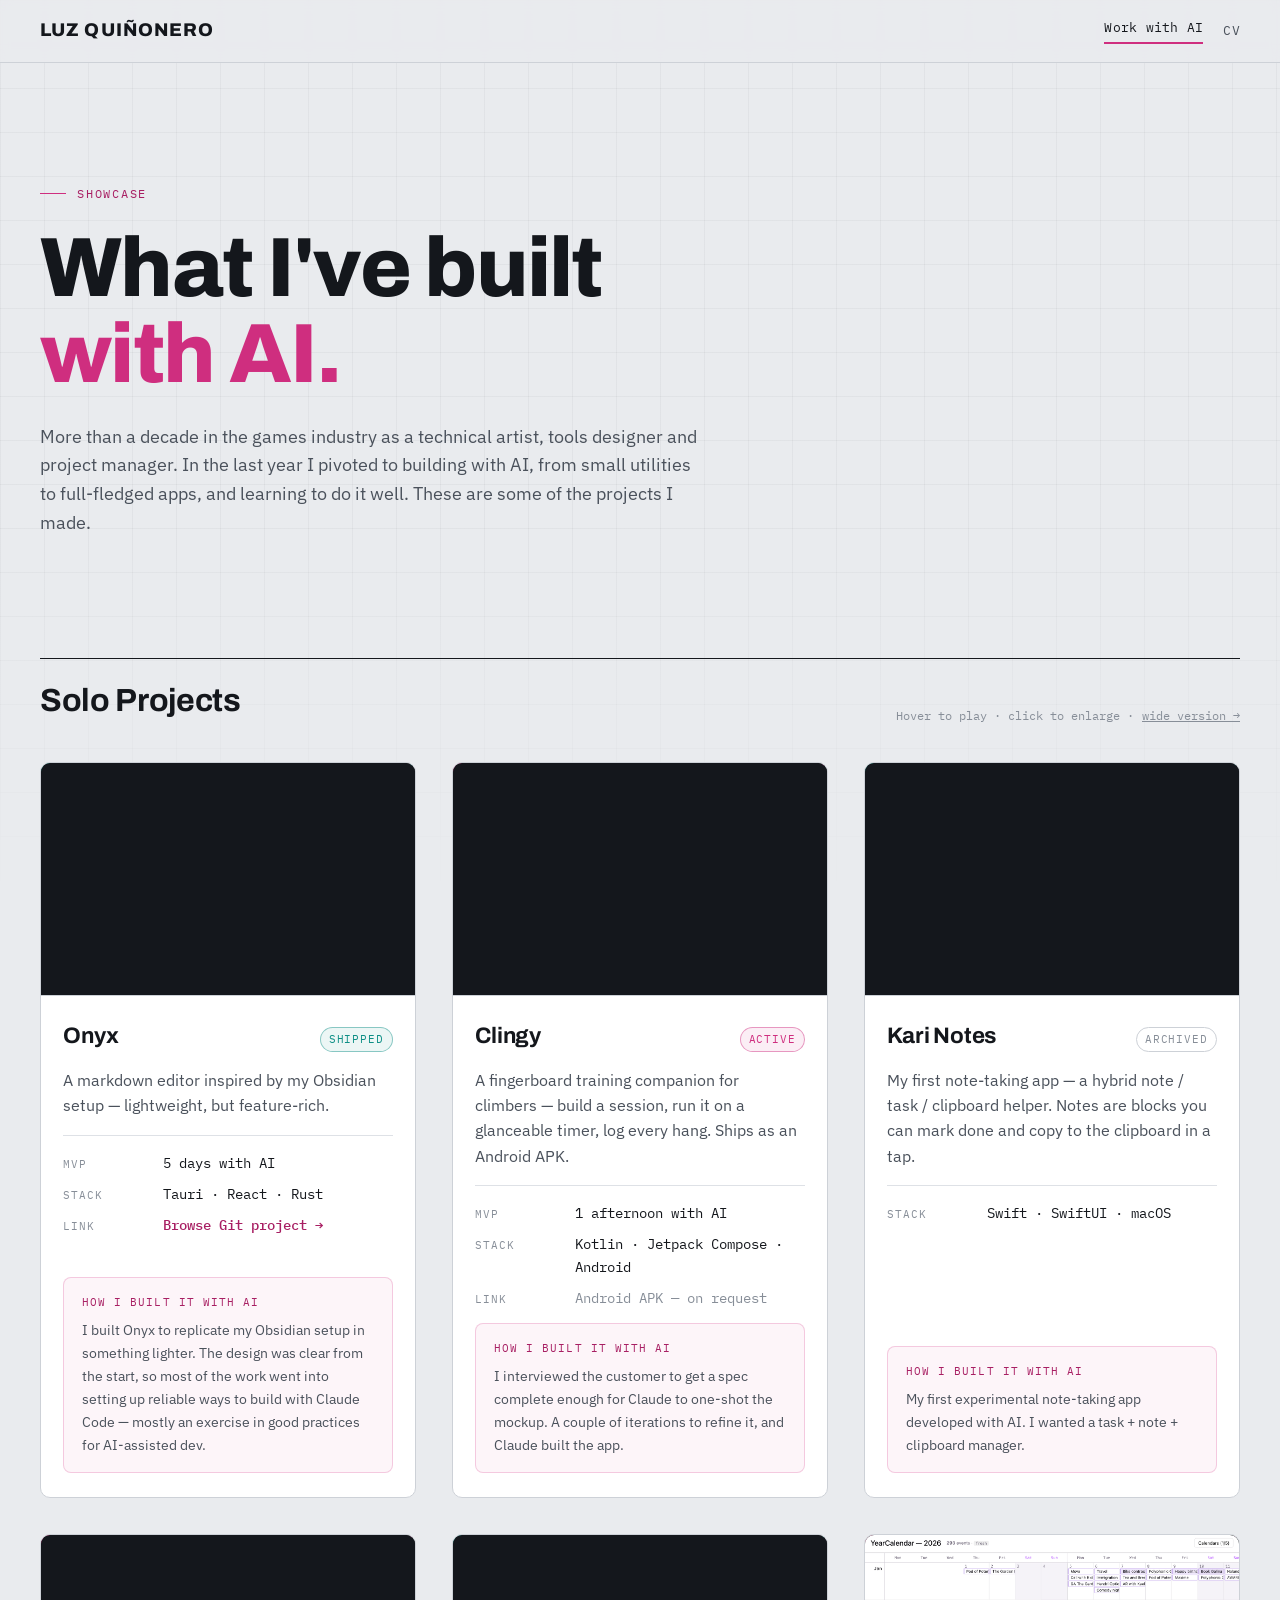
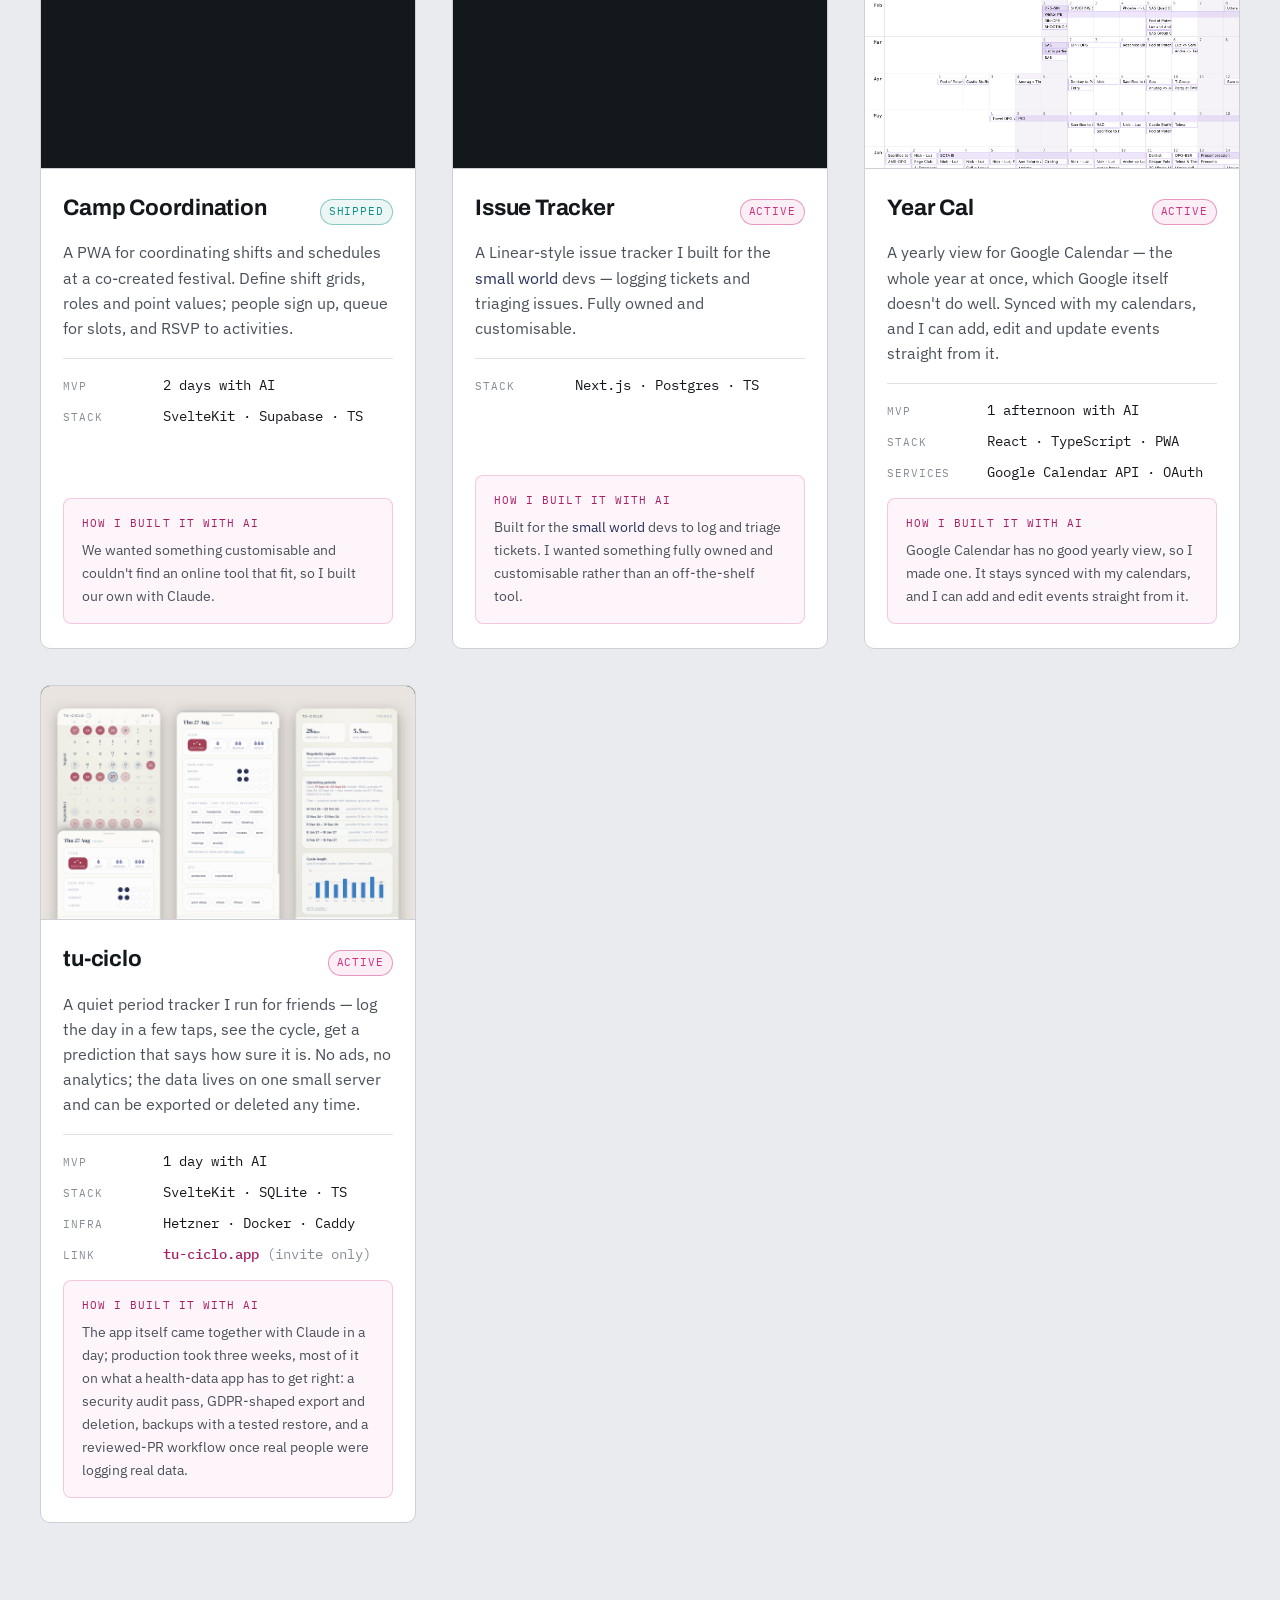
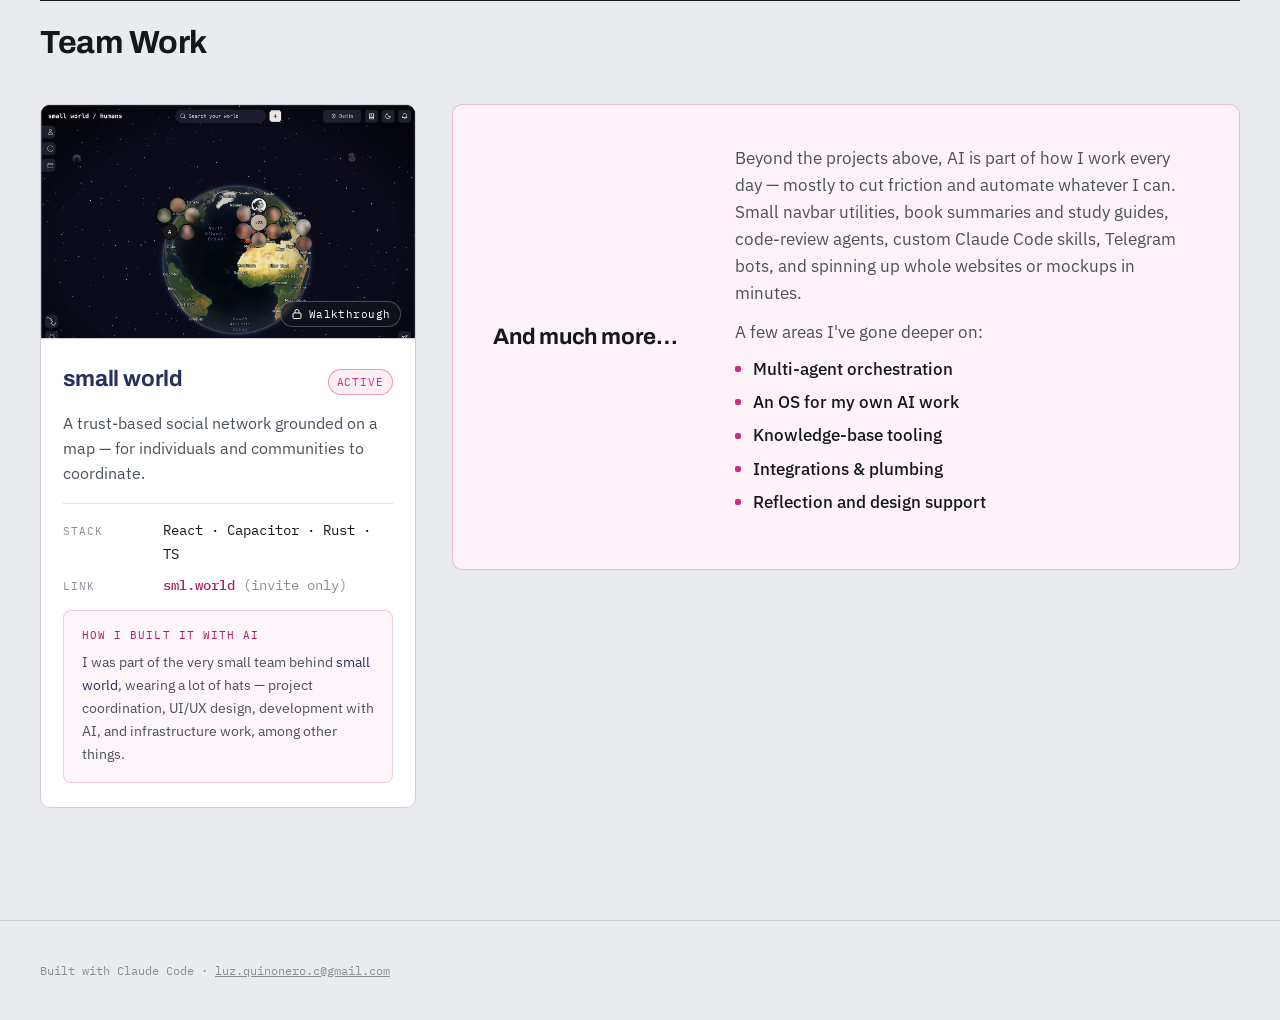
==== commit e4cd4b51: "Add tu-ciclo card (07) to Solo Projects; small world moves to 08 Card media is a triptych of the app" ====
--- a/index.html
+++ b/index.html
@@ -231,6 +231,40 @@
           </div>
         </article>
 
+        <!-- 07 tu-ciclo -->
+        <article class="card">
+          <div class="card-media media--alt" role="button" tabindex="0" aria-label="Enlarge tu-ciclo preview">
+            <img class="card-video" src="assets/web/TuCiclo.png" alt="tu-ciclo preview" />
+            <span class="card-index">07</span>
+          </div>
+          <div class="card-body">
+            <div class="card-titlerow">
+              <h3 class="card-title">tu-ciclo</h3>
+              <span class="status status--active">Active</span>
+            </div>
+            <p class="card-problem">
+              A quiet period tracker I run for friends — log the day in a few taps,
+              see the cycle, get a prediction that says how sure it is. No ads, no
+              analytics; the data lives on one small server and can be exported or
+              deleted any time.
+            </p>
+            <dl class="specsheet">
+              <div><dt>MVP</dt><dd>1 day with AI</dd></div>
+              <div><dt>Stack</dt><dd>SvelteKit · SQLite · TS</dd></div>
+              <div><dt>Infra</dt><dd>Hetzner · Docker · Caddy</dd></div>
+              <div><dt>Link</dt><dd><a href="https://tu-ciclo.app/welcome" target="_blank" rel="noopener">tu-ciclo.app</a> <span class="muted">(invite only)</span></dd></div>
+            </dl>
+            <p class="ai-note">
+              <span class="ai-label">How I built it with AI</span>
+              The app itself came together with Claude in a day; production took
+              three weeks, most of it on what a health-data app has to get right:
+              a security audit pass, GDPR-shaped export and deletion, backups with
+              a tested restore, and a reviewed-PR workflow once real people were
+              logging real data.
+            </p>
+          </div>
+        </article>
+
       </div>
 
       <div class="work-head work-head--sub">
@@ -239,11 +273,11 @@
 
       <div class="cards">
 
-        <!-- 07 small world — public screenshot, passcode-gated walkthrough -->
-        <article class="card card--gated" data-gate data-enc="assets/web/sw.enc" data-index="07">
+        <!-- 08 small world — public screenshot, passcode-gated walkthrough -->
+        <article class="card card--gated" data-gate data-enc="assets/web/sw.enc" data-index="08">
           <div class="card-media" role="group" aria-label="small world preview">
             <img class="card-video" src="assets/web/smallworld.png" alt="small world preview" />
-            <span class="card-index">07</span>
+            <span class="card-index">08</span>
             <button class="gate-trigger" type="button" aria-expanded="false" aria-controls="sw-form">
               <svg viewBox="0 0 24 24" width="12" height="12" fill="none" stroke="currentColor" stroke-width="2" aria-hidden="true"><rect x="4" y="10" width="16" height="11" rx="2"/><path d="M8 10V7a4 4 0 0 1 8 0v3"/></svg>
               Walkthrough
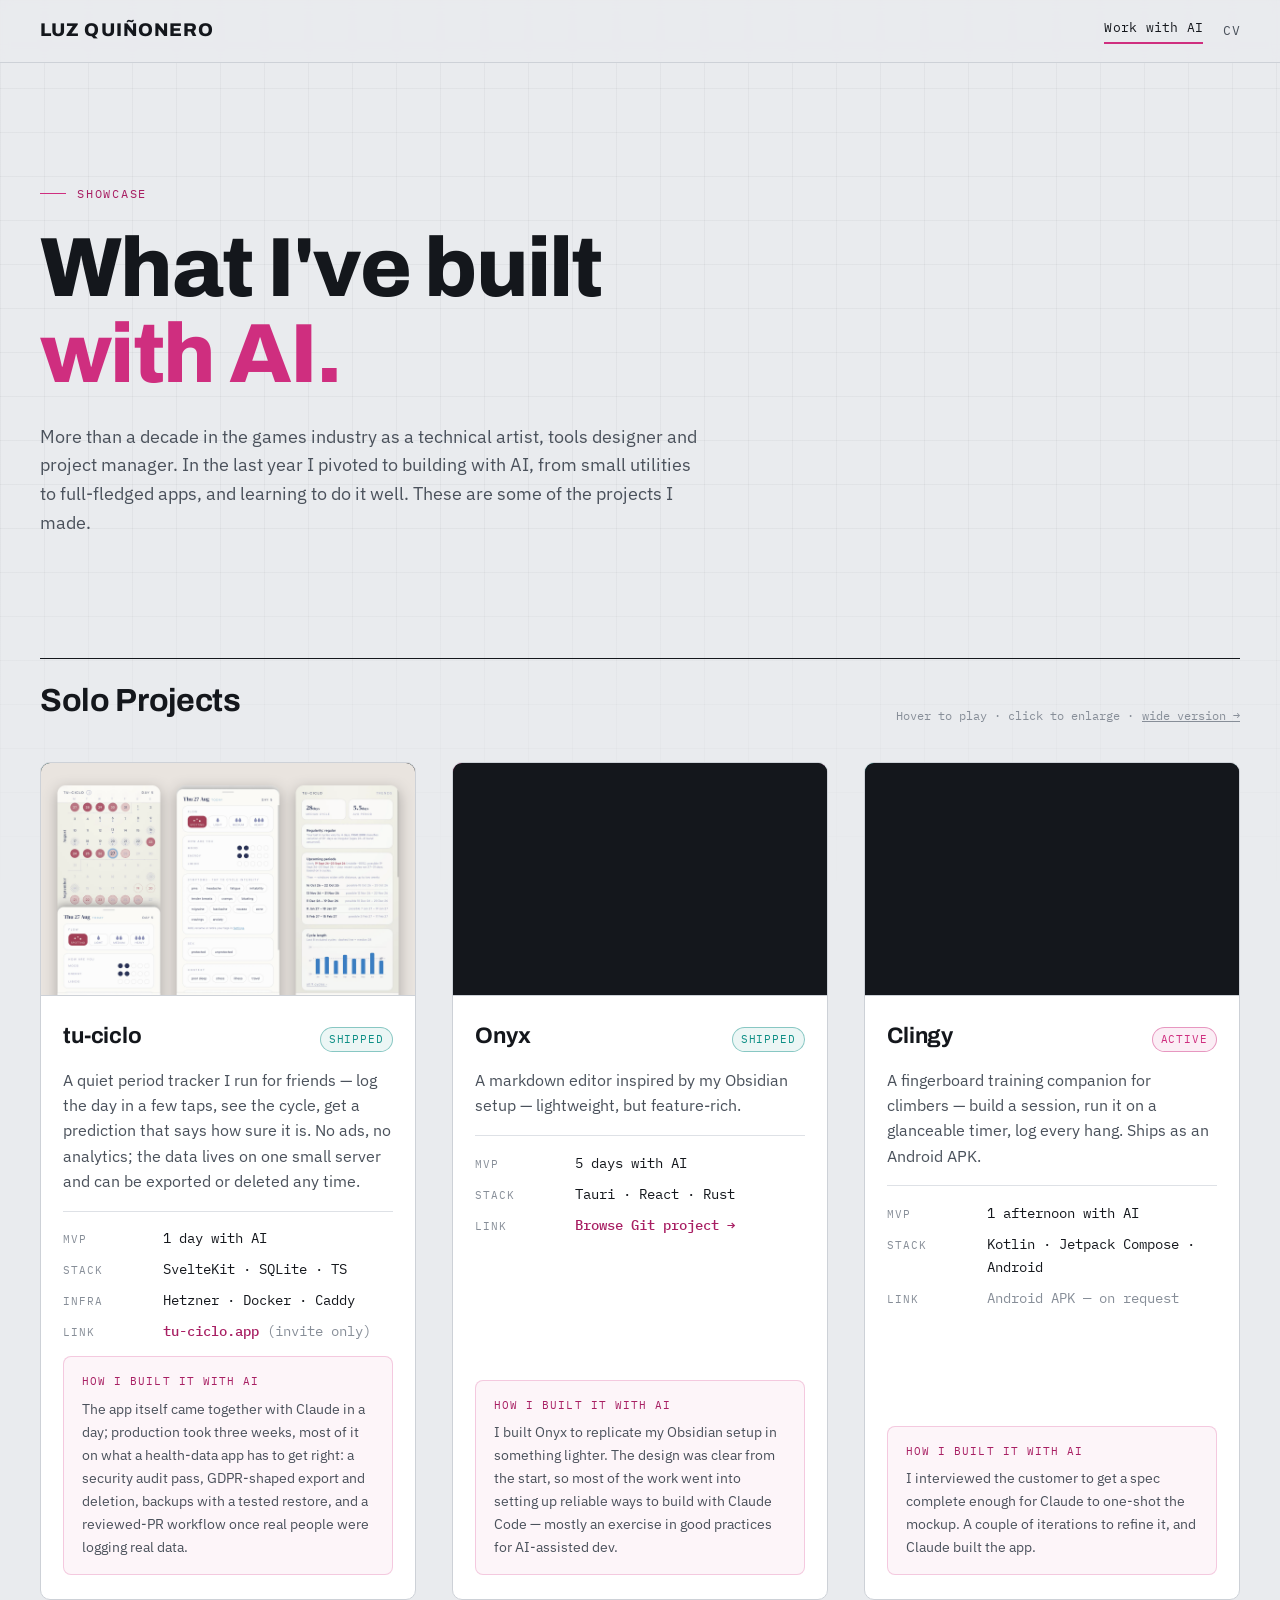
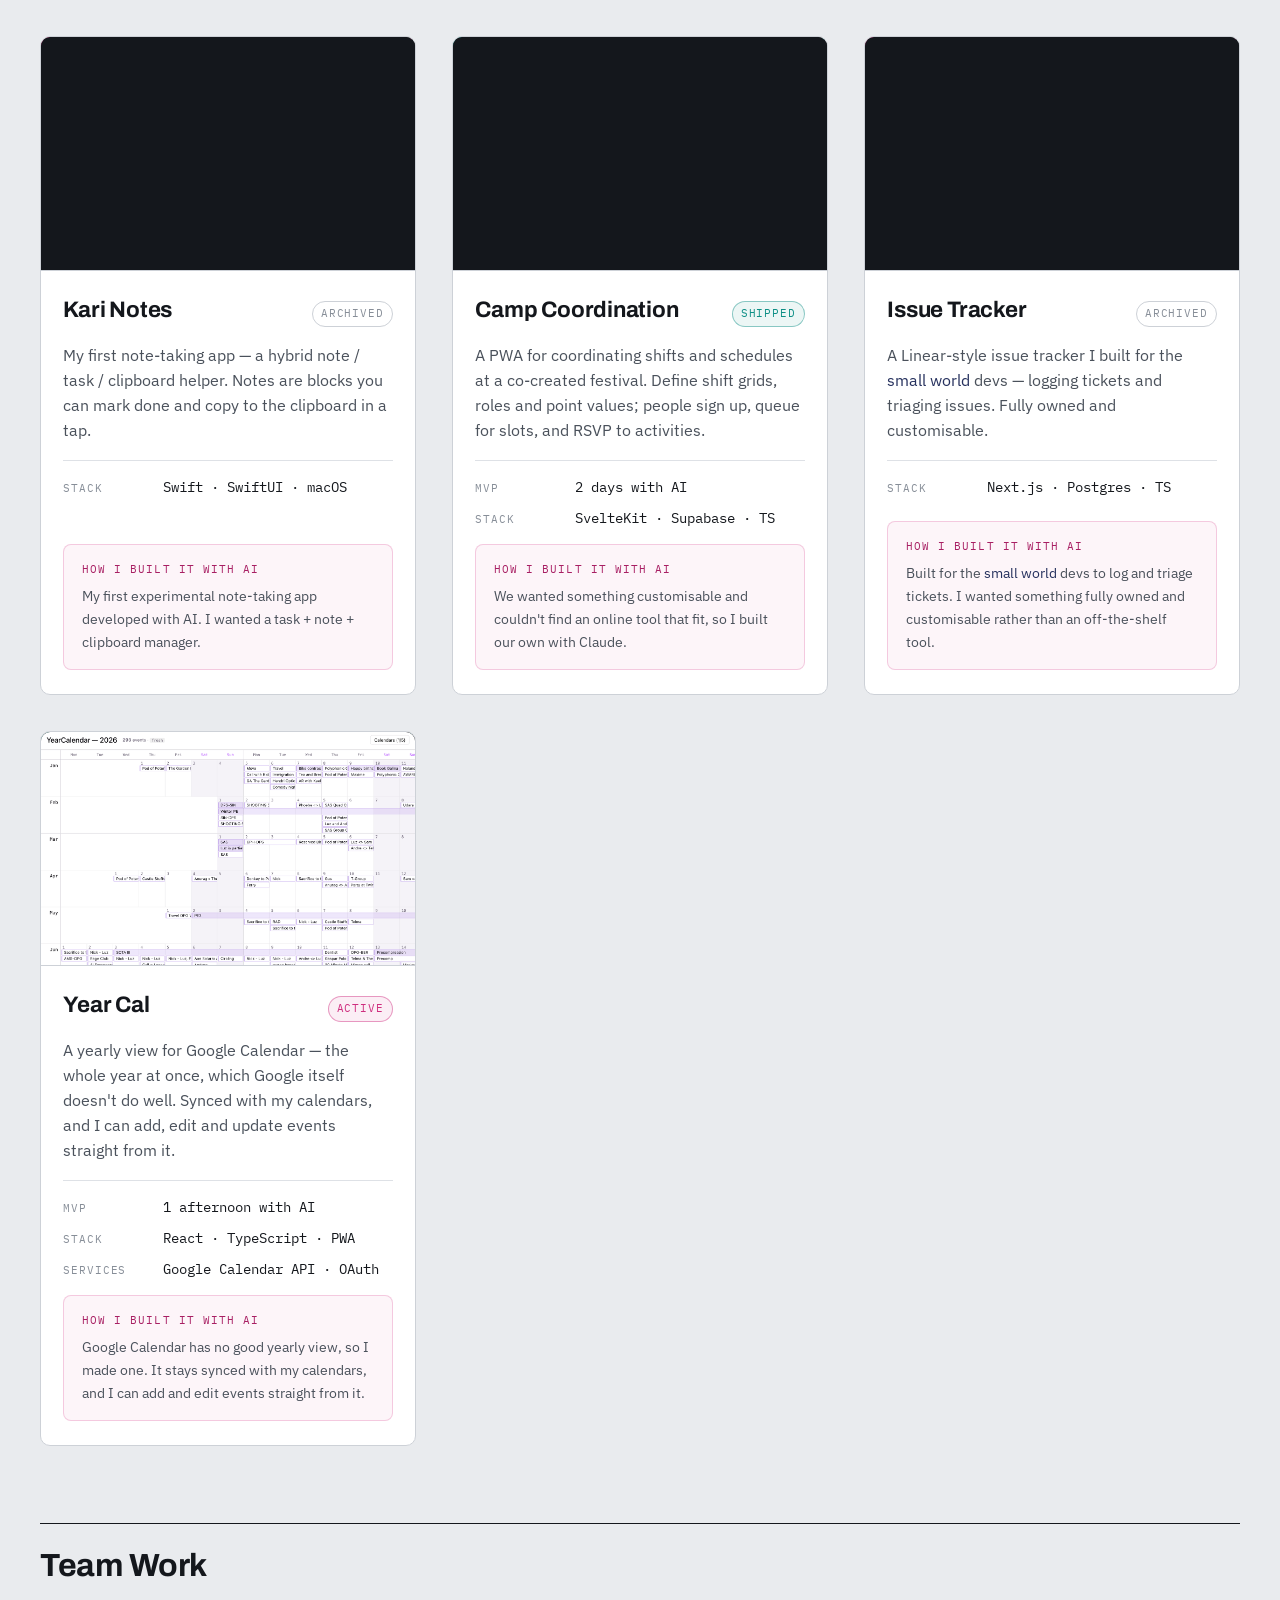
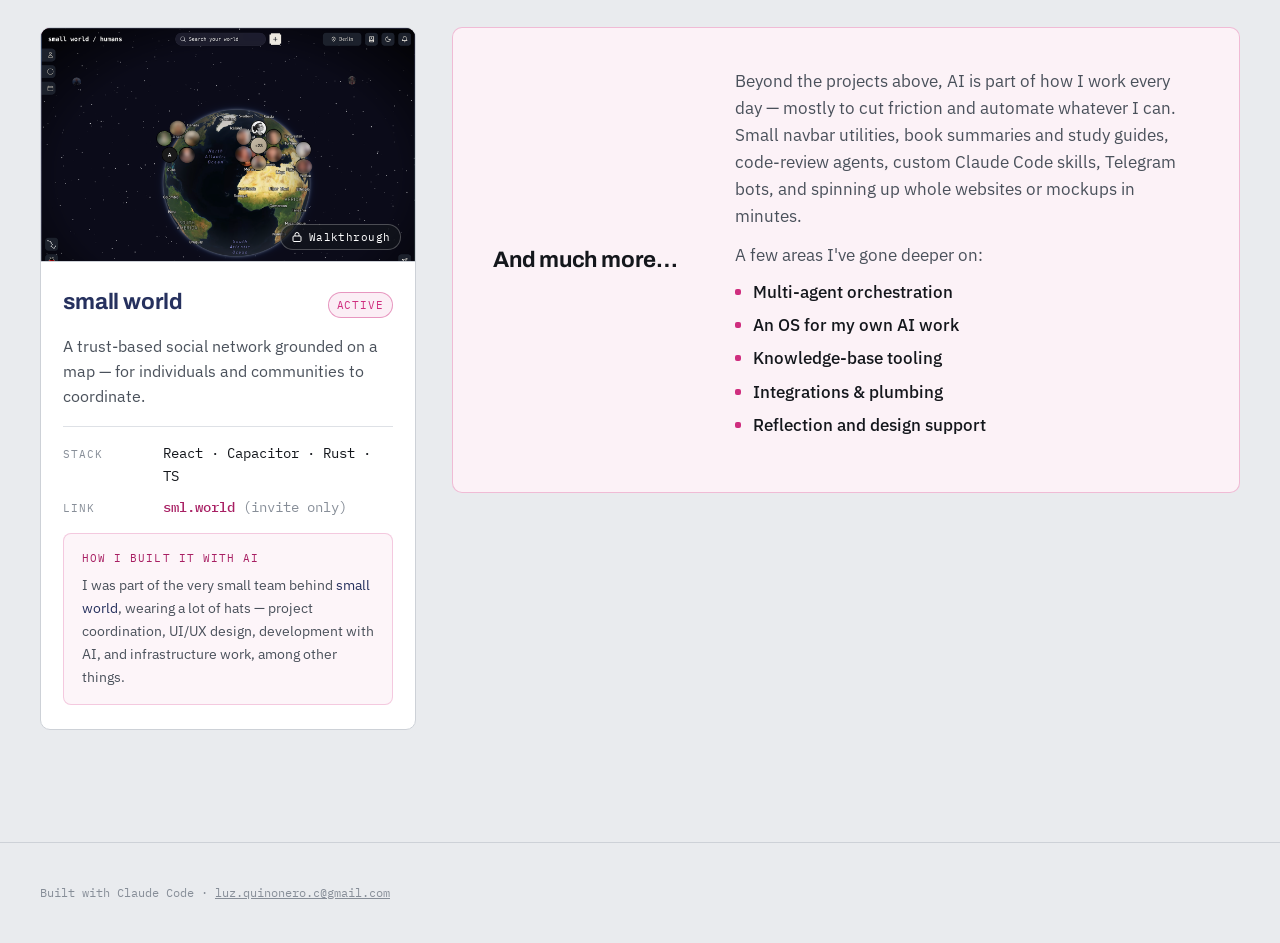
==== commit 50f4b7a8: "Solo Projects: tu-ciclo first and Shipped; Issue Tracker Archived Cards renumbered 01–07 by position" ====
--- a/index.html
+++ b/index.html
@@ -53,194 +53,16 @@
 
       <div class="cards">
 
-        <!-- 01 Onyx -->
-        <article class="card">
-          <div class="card-media media--alt" role="button" tabindex="0" aria-label="Enlarge Onyx preview">
-            <video class="card-video" loop muted playsinline preload="auto" aria-hidden="true">
-              <source src="assets/web/Onyx.mp4" type="video/mp4" />
-            </video>
-            <span class="card-index">01</span>
-          </div>
-          <div class="card-body">
-            <div class="card-titlerow">
-              <h3 class="card-title">Onyx</h3>
-              <span class="status status--shipped">Shipped</span>
-            </div>
-            <p class="card-problem">
-              A markdown editor inspired by my Obsidian setup — lightweight,
-              but feature-rich.
-            </p>
-            <dl class="specsheet">
-              <div><dt>MVP</dt><dd>5 days with AI</dd></div>
-              <div><dt>Stack</dt><dd>Tauri · React · Rust</dd></div>
-              <div><dt>Link</dt><dd><a href="https://github.com/hikarinessa/onyx" target="_blank" rel="noopener">Browse Git project →</a></dd></div>
-            </dl>
-            <p class="ai-note">
-              <span class="ai-label">How I built it with AI</span>
-              I built Onyx to replicate my Obsidian setup in something lighter. The
-              design was clear from the start, so most of the work went into setting
-              up reliable ways to build with Claude Code — mostly an exercise in
-              good practices for AI-assisted dev.
-            </p>
-          </div>
-        </article>
-
-        <!-- 02 Clingy -->
-        <article class="card">
-          <div class="card-media" role="button" tabindex="0" aria-label="Enlarge Clingy preview">
-            <video class="card-video" loop muted playsinline preload="auto" aria-hidden="true">
-              <source src="assets/web/Clingy.mp4" type="video/mp4" />
-            </video>
-            <span class="card-index">02</span>
-          </div>
-          <div class="card-body">
-            <div class="card-titlerow">
-              <h3 class="card-title">Clingy</h3>
-              <span class="status status--active">Active</span>
-            </div>
-            <p class="card-problem">
-              A fingerboard training companion for climbers — build a session,
-              run it on a glanceable timer, log every hang. Ships as an Android APK.
-            </p>
-            <dl class="specsheet">
-              <div><dt>MVP</dt><dd>1 afternoon with AI</dd></div>
-              <div><dt>Stack</dt><dd>Kotlin · Jetpack Compose · Android</dd></div>
-              <div><dt>Link</dt><dd><span class="muted">Android APK — on request</span></dd></div>
-            </dl>
-            <p class="ai-note">
-              <span class="ai-label">How I built it with AI</span>
-              I interviewed the customer to get a spec complete enough for Claude to
-              one-shot the mockup. A couple of iterations to refine it, and Claude
-              built the app.
-            </p>
-          </div>
-        </article>
-
-        <!-- 03 Kari Notes -->
-        <article class="card">
-          <div class="card-media media--alt" role="button" tabindex="0" aria-label="Enlarge Kari Notes preview">
-            <video class="card-video" loop muted playsinline preload="auto" aria-hidden="true">
-              <source src="assets/web/KariNotes.mp4" type="video/mp4" />
-            </video>
-            <span class="card-index">03</span>
-          </div>
-          <div class="card-body">
-            <div class="card-titlerow">
-              <h3 class="card-title">Kari Notes</h3>
-              <span class="status status--archived">Archived</span>
-            </div>
-            <p class="card-problem">
-              My first note-taking app — a hybrid note / task / clipboard helper.
-              Notes are blocks you can mark done and copy to the clipboard in a tap.
-            </p>
-            <dl class="specsheet">
-              <div><dt>Stack</dt><dd>Swift · SwiftUI · macOS</dd></div>
-            </dl>
-            <p class="ai-note">
-              <span class="ai-label">How I built it with AI</span>
-              My first experimental note-taking app developed with AI. I wanted a
-              task + note + clipboard manager.
-            </p>
-          </div>
-        </article>
-
-        <!-- 04 Camp Coordination -->
-        <article class="card">
-          <div class="card-media" role="button" tabindex="0" aria-label="Enlarge Camp Coordination preview">
-            <video class="card-video" loop muted playsinline preload="auto" aria-hidden="true">
-              <source src="assets/web/CampCoordination.mp4" type="video/mp4" />
-            </video>
-            <span class="card-index">04</span>
-          </div>
-          <div class="card-body">
-            <div class="card-titlerow">
-              <h3 class="card-title">Camp Coordination</h3>
-              <span class="status status--shipped">Shipped</span>
-            </div>
-            <p class="card-problem">
-              A PWA for coordinating shifts and schedules at a co-created festival.
-              Define shift grids, roles and point values; people sign up, queue for
-              slots, and RSVP to activities.
-            </p>
-            <dl class="specsheet">
-              <div><dt>MVP</dt><dd>2 days with AI</dd></div>
-              <div><dt>Stack</dt><dd>SvelteKit · Supabase · TS</dd></div>
-            </dl>
-            <p class="ai-note">
-              <span class="ai-label">How I built it with AI</span>
-              We wanted something customisable and couldn't find an online tool that
-              fit, so I built our own with Claude.
-            </p>
-          </div>
-        </article>
-
-        <!-- 05 Issue Tracker -->
-        <article class="card">
-          <div class="card-media media--alt" role="button" tabindex="0" aria-label="Enlarge Issue Tracker preview">
-            <video class="card-video" loop muted playsinline preload="auto" aria-hidden="true">
-              <source src="assets/web/IssueTracker.mp4" type="video/mp4" />
-            </video>
-            <span class="card-index">05</span>
-          </div>
-          <div class="card-body">
-            <div class="card-titlerow">
-              <h3 class="card-title">Issue Tracker</h3>
-              <span class="status status--active">Active</span>
-            </div>
-            <p class="card-problem">
-              A Linear-style issue tracker I built for the <span class="brand-sw">small world</span> devs — logging
-              tickets and triaging issues. Fully owned and customisable.
-            </p>
-            <dl class="specsheet">
-              <div><dt>Stack</dt><dd>Next.js · Postgres · TS</dd></div>
-            </dl>
-            <p class="ai-note">
-              <span class="ai-label">How I built it with AI</span>
-              Built for the <span class="brand-sw">small world</span> devs to log and triage tickets. I wanted
-              something fully owned and customisable rather than an off-the-shelf tool.
-            </p>
-          </div>
-        </article>
-
-        <!-- 06 Year Cal -->
-        <article class="card">
-          <div class="card-media" role="button" tabindex="0" aria-label="Enlarge Year Cal preview">
-            <img class="card-video" src="assets/web/YearCal.png" alt="Year Cal preview" />
-            <span class="card-index">06</span>
-          </div>
-          <div class="card-body">
-            <div class="card-titlerow">
-              <h3 class="card-title">Year Cal</h3>
-              <span class="status status--active">Active</span>
-            </div>
-            <p class="card-problem">
-              A yearly view for Google Calendar — the whole year at once, which
-              Google itself doesn't do well. Synced with my calendars, and I can
-              add, edit and update events straight from it.
-            </p>
-            <dl class="specsheet">
-              <div><dt>MVP</dt><dd>1 afternoon with AI</dd></div>
-              <div><dt>Stack</dt><dd>React · TypeScript · PWA</dd></div>
-              <div><dt>Services</dt><dd>Google Calendar API · OAuth</dd></div>
-            </dl>
-            <p class="ai-note">
-              <span class="ai-label">How I built it with AI</span>
-              Google Calendar has no good yearly view, so I made one. It stays synced
-              with my calendars, and I can add and edit events straight from it.
-            </p>
-          </div>
-        </article>
-
-        <!-- 07 tu-ciclo -->
+        <!-- 01 tu-ciclo -->
         <article class="card">
           <div class="card-media media--alt" role="button" tabindex="0" aria-label="Enlarge tu-ciclo preview">
             <img class="card-video" src="assets/web/TuCiclo.png" alt="tu-ciclo preview" />
-            <span class="card-index">07</span>
+            <span class="card-index">01</span>
           </div>
           <div class="card-body">
             <div class="card-titlerow">
               <h3 class="card-title">tu-ciclo</h3>
-              <span class="status status--active">Active</span>
+              <span class="status status--shipped">Shipped</span>
             </div>
             <p class="card-problem">
               A quiet period tracker I run for friends — log the day in a few taps,
@@ -261,6 +83,184 @@
               a security audit pass, GDPR-shaped export and deletion, backups with
               a tested restore, and a reviewed-PR workflow once real people were
               logging real data.
+            </p>
+          </div>
+        </article>
+
+        <!-- 02 Onyx -->
+        <article class="card">
+          <div class="card-media" role="button" tabindex="0" aria-label="Enlarge Onyx preview">
+            <video class="card-video" loop muted playsinline preload="auto" aria-hidden="true">
+              <source src="assets/web/Onyx.mp4" type="video/mp4" />
+            </video>
+            <span class="card-index">02</span>
+          </div>
+          <div class="card-body">
+            <div class="card-titlerow">
+              <h3 class="card-title">Onyx</h3>
+              <span class="status status--shipped">Shipped</span>
+            </div>
+            <p class="card-problem">
+              A markdown editor inspired by my Obsidian setup — lightweight,
+              but feature-rich.
+            </p>
+            <dl class="specsheet">
+              <div><dt>MVP</dt><dd>5 days with AI</dd></div>
+              <div><dt>Stack</dt><dd>Tauri · React · Rust</dd></div>
+              <div><dt>Link</dt><dd><a href="https://github.com/hikarinessa/onyx" target="_blank" rel="noopener">Browse Git project →</a></dd></div>
+            </dl>
+            <p class="ai-note">
+              <span class="ai-label">How I built it with AI</span>
+              I built Onyx to replicate my Obsidian setup in something lighter. The
+              design was clear from the start, so most of the work went into setting
+              up reliable ways to build with Claude Code — mostly an exercise in
+              good practices for AI-assisted dev.
+            </p>
+          </div>
+        </article>
+
+        <!-- 03 Clingy -->
+        <article class="card">
+          <div class="card-media media--alt" role="button" tabindex="0" aria-label="Enlarge Clingy preview">
+            <video class="card-video" loop muted playsinline preload="auto" aria-hidden="true">
+              <source src="assets/web/Clingy.mp4" type="video/mp4" />
+            </video>
+            <span class="card-index">03</span>
+          </div>
+          <div class="card-body">
+            <div class="card-titlerow">
+              <h3 class="card-title">Clingy</h3>
+              <span class="status status--active">Active</span>
+            </div>
+            <p class="card-problem">
+              A fingerboard training companion for climbers — build a session,
+              run it on a glanceable timer, log every hang. Ships as an Android APK.
+            </p>
+            <dl class="specsheet">
+              <div><dt>MVP</dt><dd>1 afternoon with AI</dd></div>
+              <div><dt>Stack</dt><dd>Kotlin · Jetpack Compose · Android</dd></div>
+              <div><dt>Link</dt><dd><span class="muted">Android APK — on request</span></dd></div>
+            </dl>
+            <p class="ai-note">
+              <span class="ai-label">How I built it with AI</span>
+              I interviewed the customer to get a spec complete enough for Claude to
+              one-shot the mockup. A couple of iterations to refine it, and Claude
+              built the app.
+            </p>
+          </div>
+        </article>
+
+        <!-- 04 Kari Notes -->
+        <article class="card">
+          <div class="card-media" role="button" tabindex="0" aria-label="Enlarge Kari Notes preview">
+            <video class="card-video" loop muted playsinline preload="auto" aria-hidden="true">
+              <source src="assets/web/KariNotes.mp4" type="video/mp4" />
+            </video>
+            <span class="card-index">04</span>
+          </div>
+          <div class="card-body">
+            <div class="card-titlerow">
+              <h3 class="card-title">Kari Notes</h3>
+              <span class="status status--archived">Archived</span>
+            </div>
+            <p class="card-problem">
+              My first note-taking app — a hybrid note / task / clipboard helper.
+              Notes are blocks you can mark done and copy to the clipboard in a tap.
+            </p>
+            <dl class="specsheet">
+              <div><dt>Stack</dt><dd>Swift · SwiftUI · macOS</dd></div>
+            </dl>
+            <p class="ai-note">
+              <span class="ai-label">How I built it with AI</span>
+              My first experimental note-taking app developed with AI. I wanted a
+              task + note + clipboard manager.
+            </p>
+          </div>
+        </article>
+
+        <!-- 05 Camp Coordination -->
+        <article class="card">
+          <div class="card-media media--alt" role="button" tabindex="0" aria-label="Enlarge Camp Coordination preview">
+            <video class="card-video" loop muted playsinline preload="auto" aria-hidden="true">
+              <source src="assets/web/CampCoordination.mp4" type="video/mp4" />
+            </video>
+            <span class="card-index">05</span>
+          </div>
+          <div class="card-body">
+            <div class="card-titlerow">
+              <h3 class="card-title">Camp Coordination</h3>
+              <span class="status status--shipped">Shipped</span>
+            </div>
+            <p class="card-problem">
+              A PWA for coordinating shifts and schedules at a co-created festival.
+              Define shift grids, roles and point values; people sign up, queue for
+              slots, and RSVP to activities.
+            </p>
+            <dl class="specsheet">
+              <div><dt>MVP</dt><dd>2 days with AI</dd></div>
+              <div><dt>Stack</dt><dd>SvelteKit · Supabase · TS</dd></div>
+            </dl>
+            <p class="ai-note">
+              <span class="ai-label">How I built it with AI</span>
+              We wanted something customisable and couldn't find an online tool that
+              fit, so I built our own with Claude.
+            </p>
+          </div>
+        </article>
+
+        <!-- 06 Issue Tracker -->
+        <article class="card">
+          <div class="card-media" role="button" tabindex="0" aria-label="Enlarge Issue Tracker preview">
+            <video class="card-video" loop muted playsinline preload="auto" aria-hidden="true">
+              <source src="assets/web/IssueTracker.mp4" type="video/mp4" />
+            </video>
+            <span class="card-index">06</span>
+          </div>
+          <div class="card-body">
+            <div class="card-titlerow">
+              <h3 class="card-title">Issue Tracker</h3>
+              <span class="status status--archived">Archived</span>
+            </div>
+            <p class="card-problem">
+              A Linear-style issue tracker I built for the <span class="brand-sw">small world</span> devs — logging
+              tickets and triaging issues. Fully owned and customisable.
+            </p>
+            <dl class="specsheet">
+              <div><dt>Stack</dt><dd>Next.js · Postgres · TS</dd></div>
+            </dl>
+            <p class="ai-note">
+              <span class="ai-label">How I built it with AI</span>
+              Built for the <span class="brand-sw">small world</span> devs to log and triage tickets. I wanted
+              something fully owned and customisable rather than an off-the-shelf tool.
+            </p>
+          </div>
+        </article>
+
+        <!-- 07 Year Cal -->
+        <article class="card">
+          <div class="card-media media--alt" role="button" tabindex="0" aria-label="Enlarge Year Cal preview">
+            <img class="card-video" src="assets/web/YearCal.png" alt="Year Cal preview" />
+            <span class="card-index">07</span>
+          </div>
+          <div class="card-body">
+            <div class="card-titlerow">
+              <h3 class="card-title">Year Cal</h3>
+              <span class="status status--active">Active</span>
+            </div>
+            <p class="card-problem">
+              A yearly view for Google Calendar — the whole year at once, which
+              Google itself doesn't do well. Synced with my calendars, and I can
+              add, edit and update events straight from it.
+            </p>
+            <dl class="specsheet">
+              <div><dt>MVP</dt><dd>1 afternoon with AI</dd></div>
+              <div><dt>Stack</dt><dd>React · TypeScript · PWA</dd></div>
+              <div><dt>Services</dt><dd>Google Calendar API · OAuth</dd></div>
+            </dl>
+            <p class="ai-note">
+              <span class="ai-label">How I built it with AI</span>
+              Google Calendar has no good yearly view, so I made one. It stays synced
+              with my calendars, and I can add and edit events straight from it.
             </p>
           </div>
         </article>
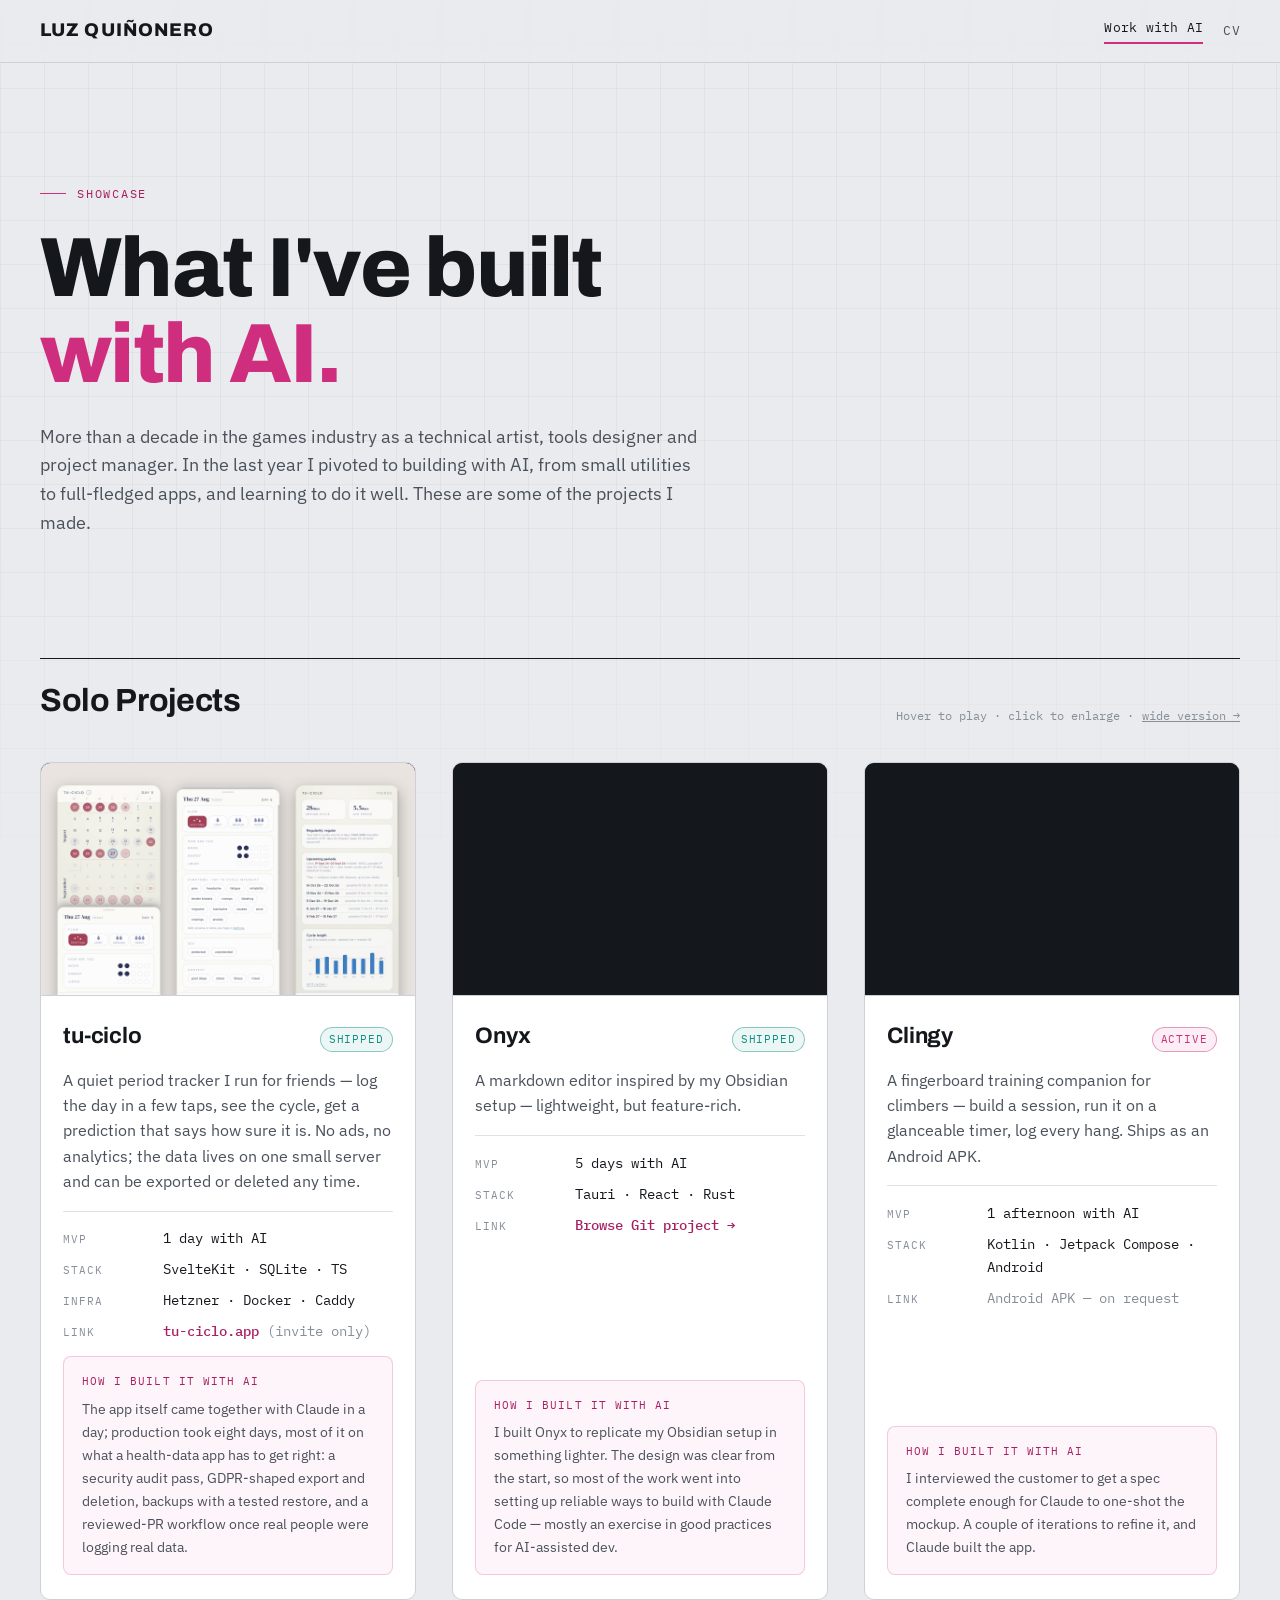
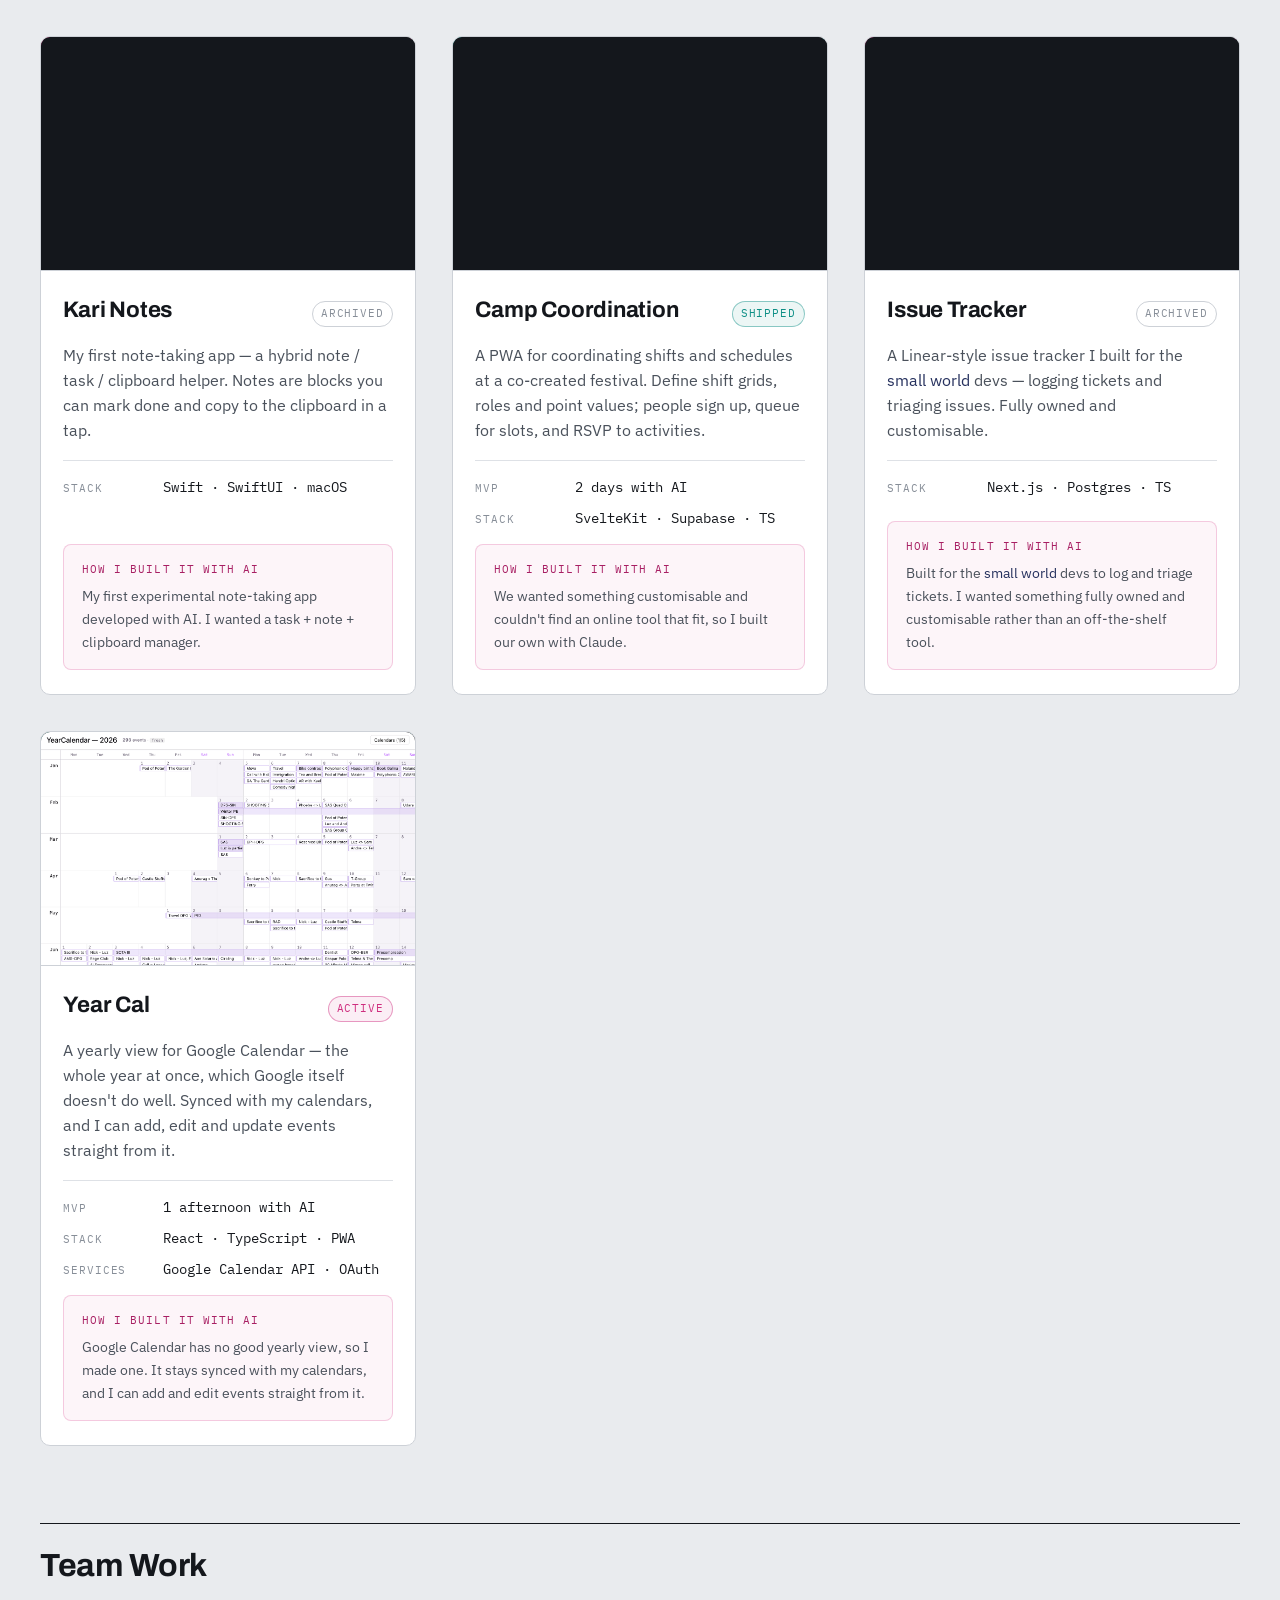
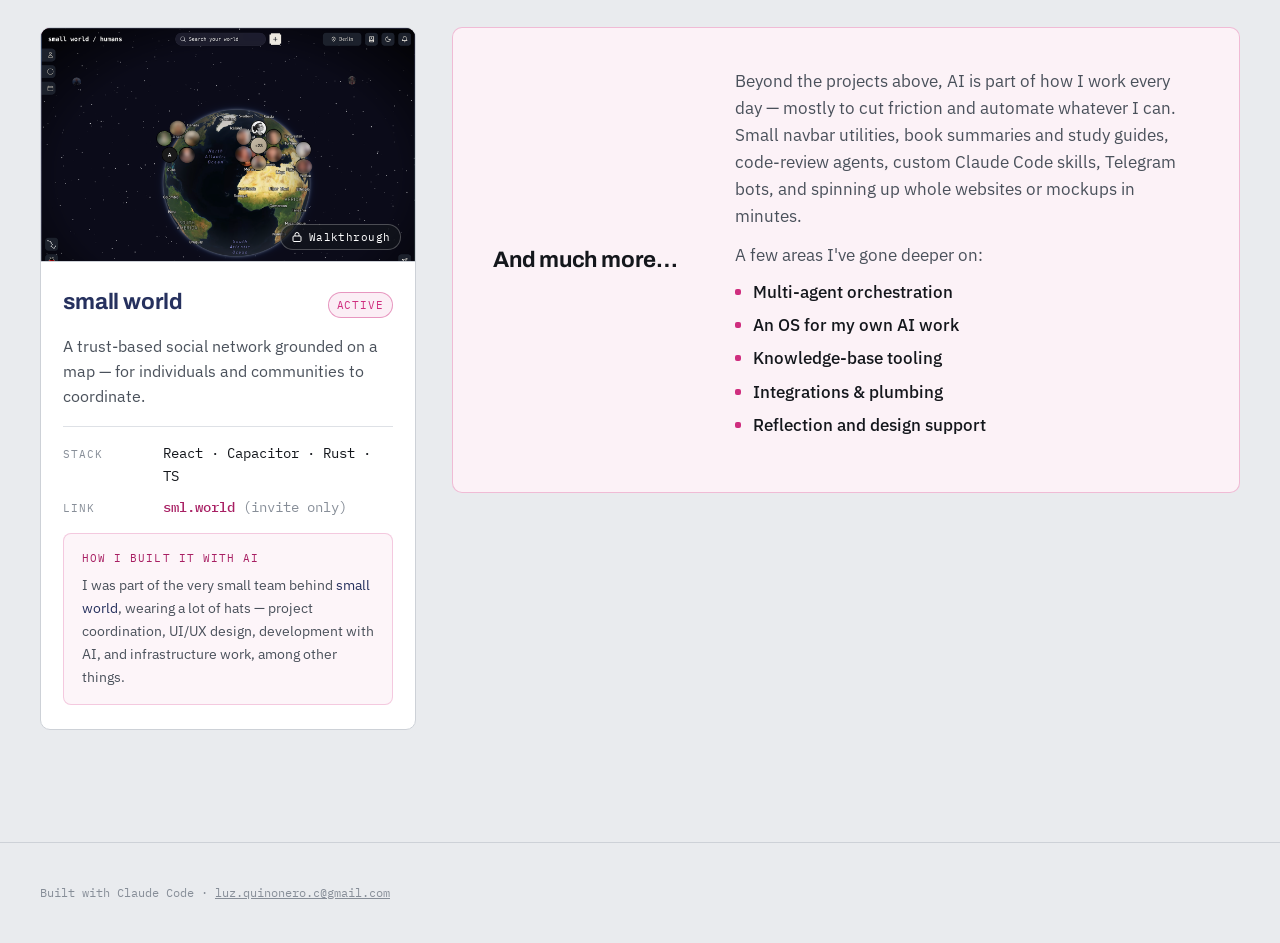
==== commit bdd89506: "tu-ciclo note: production took eight days (distinct commit days), not three calendar weeks Co-Author" ====
--- a/index.html
+++ b/index.html
@@ -79,7 +79,7 @@
             <p class="ai-note">
               <span class="ai-label">How I built it with AI</span>
               The app itself came together with Claude in a day; production took
-              three weeks, most of it on what a health-data app has to get right:
+              eight days, most of it on what a health-data app has to get right:
               a security audit pass, GDPR-shaped export and deletion, backups with
               a tested restore, and a reviewed-PR workflow once real people were
               logging real data.
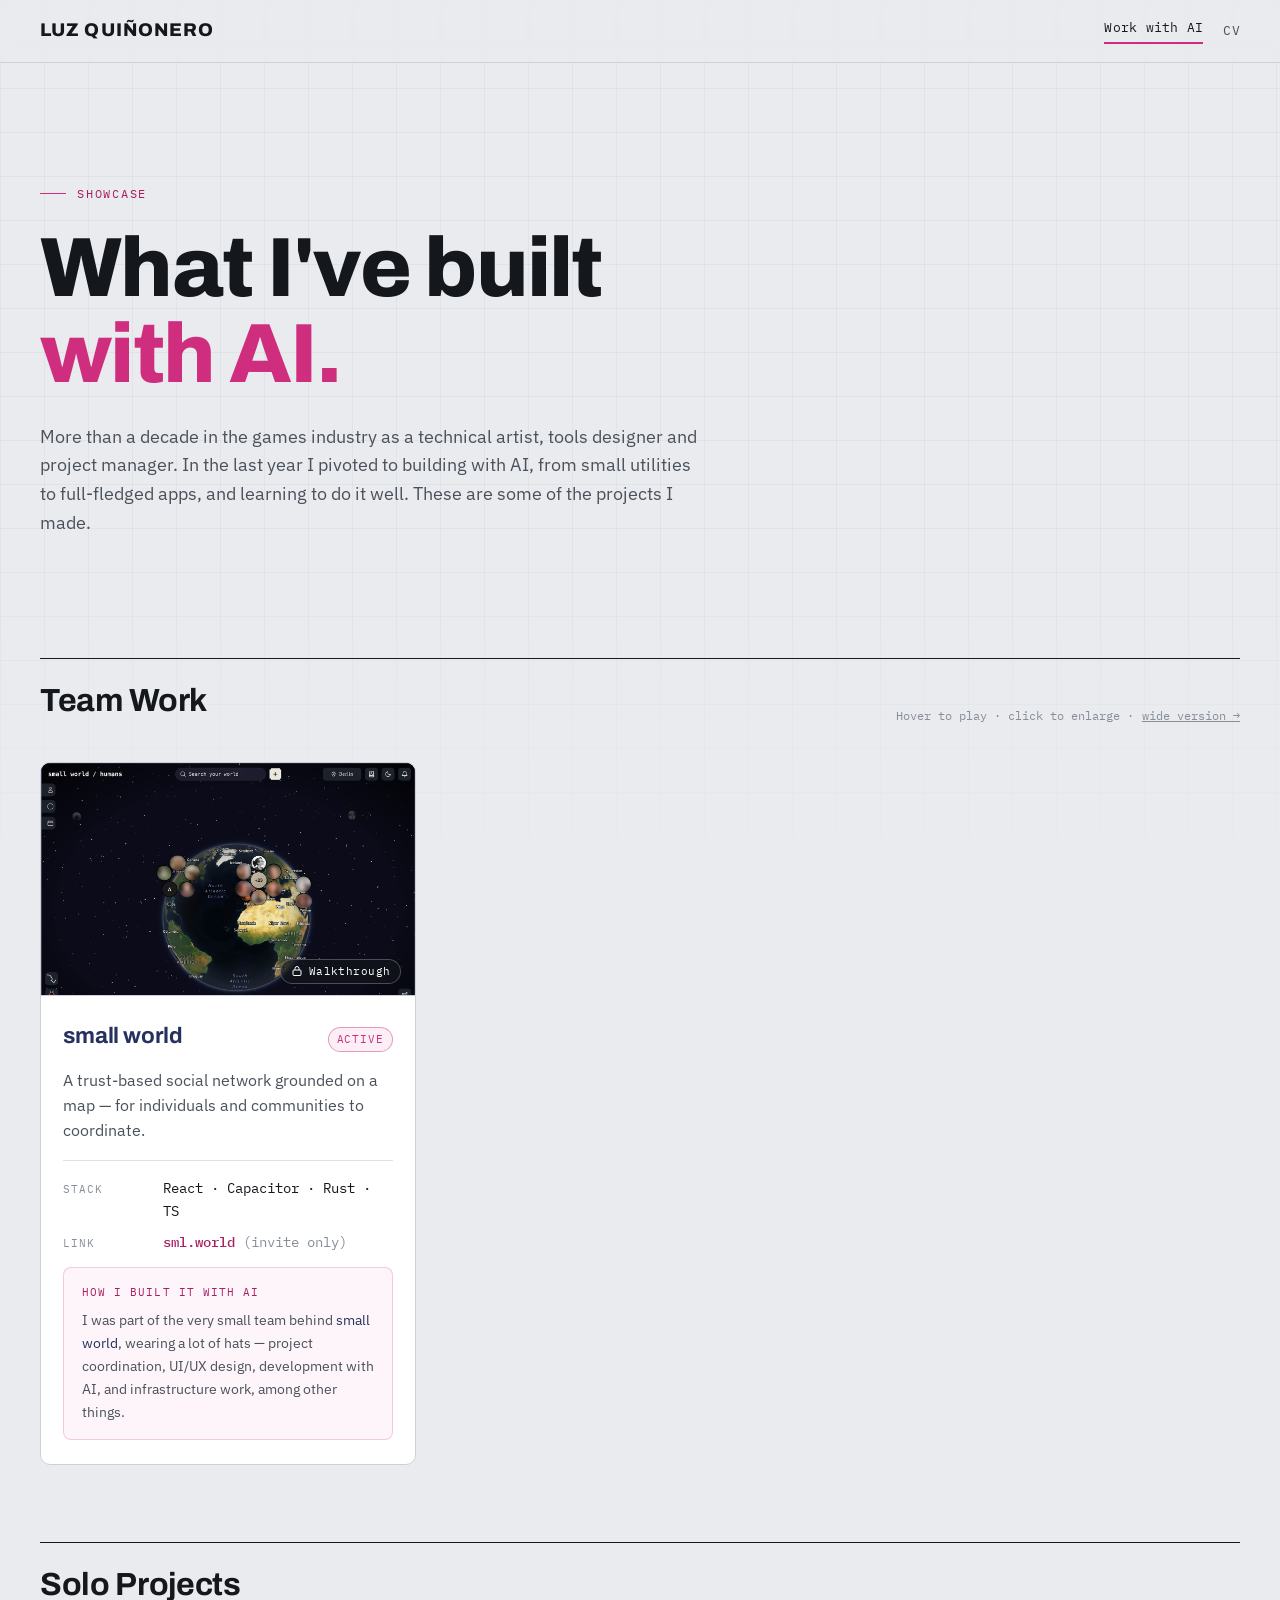
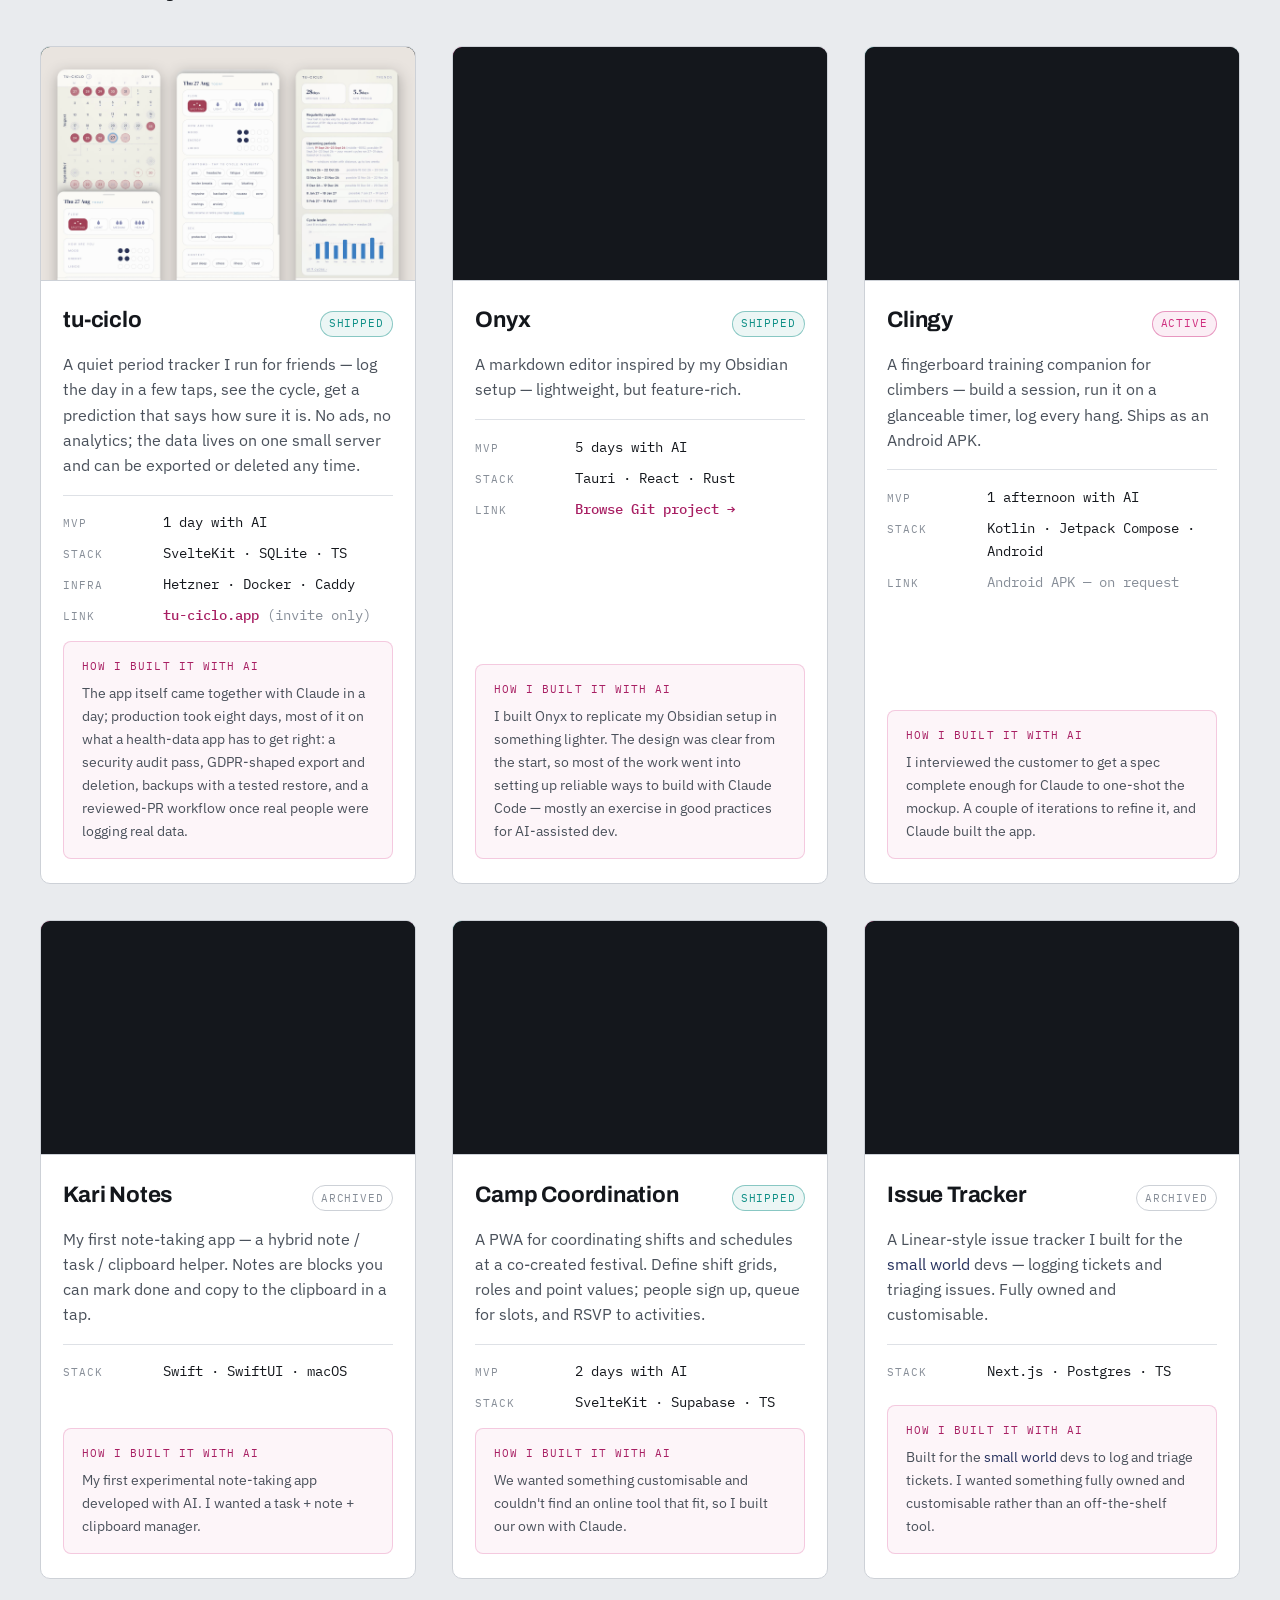
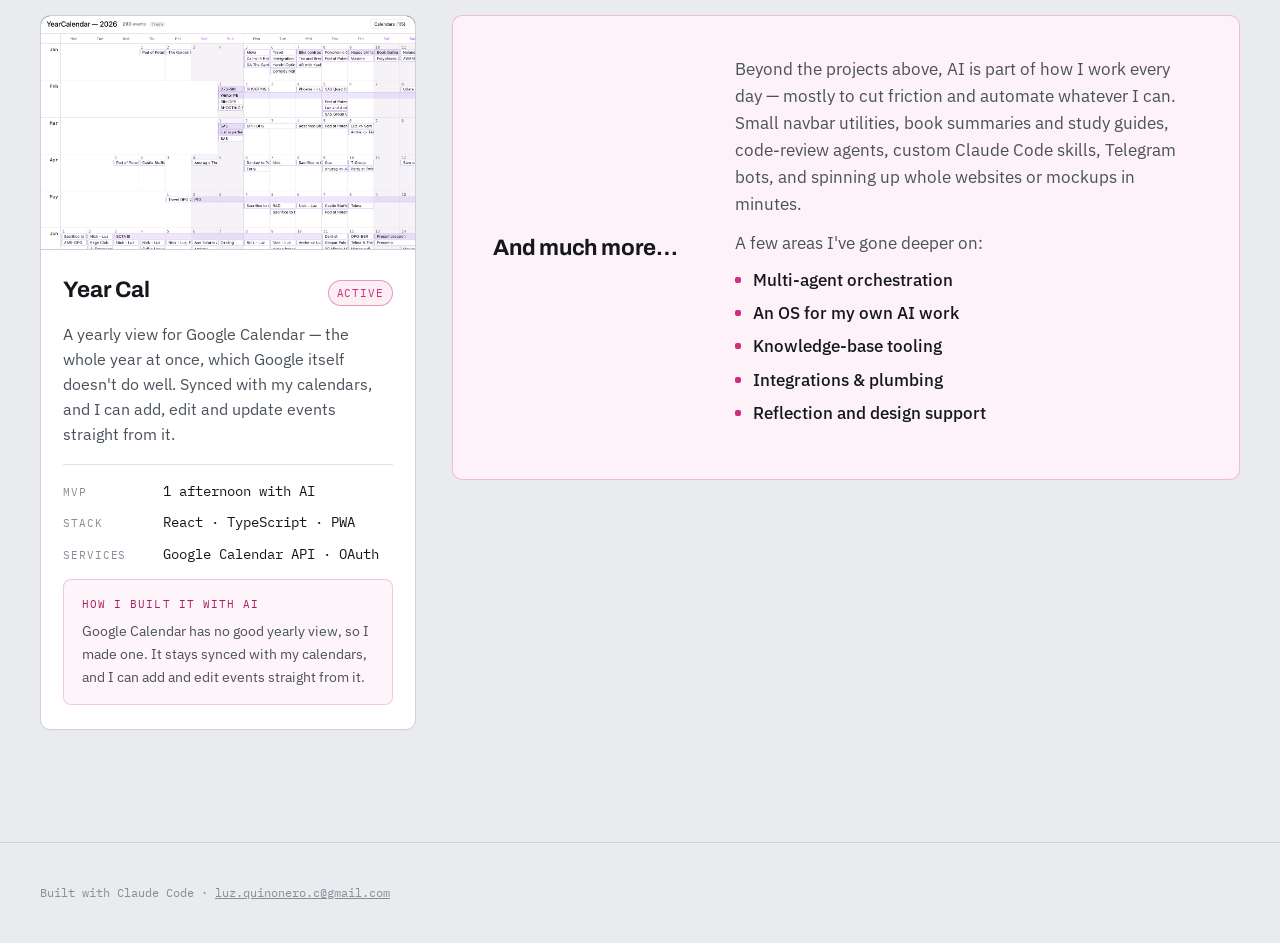
==== commit 711d6554: "Team Work section first; small world becomes card 01 Solo Projects follows, numbered 02-08. The "And" ====
--- a/index.html
+++ b/index.html
@@ -47,237 +47,17 @@
     <!-- WORK -->
     <section class="work wrap" id="work" aria-label="Projects">
       <div class="work-head">
-        <h2 class="section-title">Solo Projects</h2>
+        <h2 class="section-title">Team Work</h2>
         <p class="section-note">Hover to play · click to enlarge · <a href="wide.html">wide version →</a></p>
       </div>
 
       <div class="cards">
 
-        <!-- 01 tu-ciclo -->
-        <article class="card">
-          <div class="card-media media--alt" role="button" tabindex="0" aria-label="Enlarge tu-ciclo preview">
-            <img class="card-video" src="assets/web/TuCiclo.png" alt="tu-ciclo preview" />
-            <span class="card-index">01</span>
-          </div>
-          <div class="card-body">
-            <div class="card-titlerow">
-              <h3 class="card-title">tu-ciclo</h3>
-              <span class="status status--shipped">Shipped</span>
-            </div>
-            <p class="card-problem">
-              A quiet period tracker I run for friends — log the day in a few taps,
-              see the cycle, get a prediction that says how sure it is. No ads, no
-              analytics; the data lives on one small server and can be exported or
-              deleted any time.
-            </p>
-            <dl class="specsheet">
-              <div><dt>MVP</dt><dd>1 day with AI</dd></div>
-              <div><dt>Stack</dt><dd>SvelteKit · SQLite · TS</dd></div>
-              <div><dt>Infra</dt><dd>Hetzner · Docker · Caddy</dd></div>
-              <div><dt>Link</dt><dd><a href="https://tu-ciclo.app/welcome" target="_blank" rel="noopener">tu-ciclo.app</a> <span class="muted">(invite only)</span></dd></div>
-            </dl>
-            <p class="ai-note">
-              <span class="ai-label">How I built it with AI</span>
-              The app itself came together with Claude in a day; production took
-              eight days, most of it on what a health-data app has to get right:
-              a security audit pass, GDPR-shaped export and deletion, backups with
-              a tested restore, and a reviewed-PR workflow once real people were
-              logging real data.
-            </p>
-          </div>
-        </article>
-
-        <!-- 02 Onyx -->
-        <article class="card">
-          <div class="card-media" role="button" tabindex="0" aria-label="Enlarge Onyx preview">
-            <video class="card-video" loop muted playsinline preload="auto" aria-hidden="true">
-              <source src="assets/web/Onyx.mp4" type="video/mp4" />
-            </video>
-            <span class="card-index">02</span>
-          </div>
-          <div class="card-body">
-            <div class="card-titlerow">
-              <h3 class="card-title">Onyx</h3>
-              <span class="status status--shipped">Shipped</span>
-            </div>
-            <p class="card-problem">
-              A markdown editor inspired by my Obsidian setup — lightweight,
-              but feature-rich.
-            </p>
-            <dl class="specsheet">
-              <div><dt>MVP</dt><dd>5 days with AI</dd></div>
-              <div><dt>Stack</dt><dd>Tauri · React · Rust</dd></div>
-              <div><dt>Link</dt><dd><a href="https://github.com/hikarinessa/onyx" target="_blank" rel="noopener">Browse Git project →</a></dd></div>
-            </dl>
-            <p class="ai-note">
-              <span class="ai-label">How I built it with AI</span>
-              I built Onyx to replicate my Obsidian setup in something lighter. The
-              design was clear from the start, so most of the work went into setting
-              up reliable ways to build with Claude Code — mostly an exercise in
-              good practices for AI-assisted dev.
-            </p>
-          </div>
-        </article>
-
-        <!-- 03 Clingy -->
-        <article class="card">
-          <div class="card-media media--alt" role="button" tabindex="0" aria-label="Enlarge Clingy preview">
-            <video class="card-video" loop muted playsinline preload="auto" aria-hidden="true">
-              <source src="assets/web/Clingy.mp4" type="video/mp4" />
-            </video>
-            <span class="card-index">03</span>
-          </div>
-          <div class="card-body">
-            <div class="card-titlerow">
-              <h3 class="card-title">Clingy</h3>
-              <span class="status status--active">Active</span>
-            </div>
-            <p class="card-problem">
-              A fingerboard training companion for climbers — build a session,
-              run it on a glanceable timer, log every hang. Ships as an Android APK.
-            </p>
-            <dl class="specsheet">
-              <div><dt>MVP</dt><dd>1 afternoon with AI</dd></div>
-              <div><dt>Stack</dt><dd>Kotlin · Jetpack Compose · Android</dd></div>
-              <div><dt>Link</dt><dd><span class="muted">Android APK — on request</span></dd></div>
-            </dl>
-            <p class="ai-note">
-              <span class="ai-label">How I built it with AI</span>
-              I interviewed the customer to get a spec complete enough for Claude to
-              one-shot the mockup. A couple of iterations to refine it, and Claude
-              built the app.
-            </p>
-          </div>
-        </article>
-
-        <!-- 04 Kari Notes -->
-        <article class="card">
-          <div class="card-media" role="button" tabindex="0" aria-label="Enlarge Kari Notes preview">
-            <video class="card-video" loop muted playsinline preload="auto" aria-hidden="true">
-              <source src="assets/web/KariNotes.mp4" type="video/mp4" />
-            </video>
-            <span class="card-index">04</span>
-          </div>
-          <div class="card-body">
-            <div class="card-titlerow">
-              <h3 class="card-title">Kari Notes</h3>
-              <span class="status status--archived">Archived</span>
-            </div>
-            <p class="card-problem">
-              My first note-taking app — a hybrid note / task / clipboard helper.
-              Notes are blocks you can mark done and copy to the clipboard in a tap.
-            </p>
-            <dl class="specsheet">
-              <div><dt>Stack</dt><dd>Swift · SwiftUI · macOS</dd></div>
-            </dl>
-            <p class="ai-note">
-              <span class="ai-label">How I built it with AI</span>
-              My first experimental note-taking app developed with AI. I wanted a
-              task + note + clipboard manager.
-            </p>
-          </div>
-        </article>
-
-        <!-- 05 Camp Coordination -->
-        <article class="card">
-          <div class="card-media media--alt" role="button" tabindex="0" aria-label="Enlarge Camp Coordination preview">
-            <video class="card-video" loop muted playsinline preload="auto" aria-hidden="true">
-              <source src="assets/web/CampCoordination.mp4" type="video/mp4" />
-            </video>
-            <span class="card-index">05</span>
-          </div>
-          <div class="card-body">
-            <div class="card-titlerow">
-              <h3 class="card-title">Camp Coordination</h3>
-              <span class="status status--shipped">Shipped</span>
-            </div>
-            <p class="card-problem">
-              A PWA for coordinating shifts and schedules at a co-created festival.
-              Define shift grids, roles and point values; people sign up, queue for
-              slots, and RSVP to activities.
-            </p>
-            <dl class="specsheet">
-              <div><dt>MVP</dt><dd>2 days with AI</dd></div>
-              <div><dt>Stack</dt><dd>SvelteKit · Supabase · TS</dd></div>
-            </dl>
-            <p class="ai-note">
-              <span class="ai-label">How I built it with AI</span>
-              We wanted something customisable and couldn't find an online tool that
-              fit, so I built our own with Claude.
-            </p>
-          </div>
-        </article>
-
-        <!-- 06 Issue Tracker -->
-        <article class="card">
-          <div class="card-media" role="button" tabindex="0" aria-label="Enlarge Issue Tracker preview">
-            <video class="card-video" loop muted playsinline preload="auto" aria-hidden="true">
-              <source src="assets/web/IssueTracker.mp4" type="video/mp4" />
-            </video>
-            <span class="card-index">06</span>
-          </div>
-          <div class="card-body">
-            <div class="card-titlerow">
-              <h3 class="card-title">Issue Tracker</h3>
-              <span class="status status--archived">Archived</span>
-            </div>
-            <p class="card-problem">
-              A Linear-style issue tracker I built for the <span class="brand-sw">small world</span> devs — logging
-              tickets and triaging issues. Fully owned and customisable.
-            </p>
-            <dl class="specsheet">
-              <div><dt>Stack</dt><dd>Next.js · Postgres · TS</dd></div>
-            </dl>
-            <p class="ai-note">
-              <span class="ai-label">How I built it with AI</span>
-              Built for the <span class="brand-sw">small world</span> devs to log and triage tickets. I wanted
-              something fully owned and customisable rather than an off-the-shelf tool.
-            </p>
-          </div>
-        </article>
-
-        <!-- 07 Year Cal -->
-        <article class="card">
-          <div class="card-media media--alt" role="button" tabindex="0" aria-label="Enlarge Year Cal preview">
-            <img class="card-video" src="assets/web/YearCal.png" alt="Year Cal preview" />
-            <span class="card-index">07</span>
-          </div>
-          <div class="card-body">
-            <div class="card-titlerow">
-              <h3 class="card-title">Year Cal</h3>
-              <span class="status status--active">Active</span>
-            </div>
-            <p class="card-problem">
-              A yearly view for Google Calendar — the whole year at once, which
-              Google itself doesn't do well. Synced with my calendars, and I can
-              add, edit and update events straight from it.
-            </p>
-            <dl class="specsheet">
-              <div><dt>MVP</dt><dd>1 afternoon with AI</dd></div>
-              <div><dt>Stack</dt><dd>React · TypeScript · PWA</dd></div>
-              <div><dt>Services</dt><dd>Google Calendar API · OAuth</dd></div>
-            </dl>
-            <p class="ai-note">
-              <span class="ai-label">How I built it with AI</span>
-              Google Calendar has no good yearly view, so I made one. It stays synced
-              with my calendars, and I can add and edit events straight from it.
-            </p>
-          </div>
-        </article>
-
-      </div>
-
-      <div class="work-head work-head--sub">
-        <h2 class="section-title">Team Work</h2>
-      </div>
-
-      <div class="cards">
-
-        <!-- 08 small world — public screenshot, passcode-gated walkthrough -->
-        <article class="card card--gated" data-gate data-enc="assets/web/sw.enc" data-index="08">
+        <!-- 01 small world — public screenshot, passcode-gated walkthrough -->
+        <article class="card card--gated" data-gate data-enc="assets/web/sw.enc" data-index="01">
           <div class="card-media" role="group" aria-label="small world preview">
             <img class="card-video" src="assets/web/smallworld.png" alt="small world preview" />
-            <span class="card-index">08</span>
+            <span class="card-index">01</span>
             <button class="gate-trigger" type="button" aria-expanded="false" aria-controls="sw-form">
               <svg viewBox="0 0 24 24" width="12" height="12" fill="none" stroke="currentColor" stroke-width="2" aria-hidden="true"><rect x="4" y="10" width="16" height="11" rx="2"/><path d="M8 10V7a4 4 0 0 1 8 0v3"/></svg>
               Walkthrough
@@ -310,6 +90,226 @@
               I was part of the very small team behind <span class="brand-sw">small world</span>, wearing a lot of
               hats — project coordination, UI/UX design, development with AI, and
               infrastructure work, among other things.
+            </p>
+          </div>
+        </article>
+
+      </div>
+
+      <div class="work-head work-head--sub">
+        <h2 class="section-title">Solo Projects</h2>
+      </div>
+
+      <div class="cards">
+
+        <!-- 02 tu-ciclo -->
+        <article class="card">
+          <div class="card-media media--alt" role="button" tabindex="0" aria-label="Enlarge tu-ciclo preview">
+            <img class="card-video" src="assets/web/TuCiclo.png" alt="tu-ciclo preview" />
+            <span class="card-index">02</span>
+          </div>
+          <div class="card-body">
+            <div class="card-titlerow">
+              <h3 class="card-title">tu-ciclo</h3>
+              <span class="status status--shipped">Shipped</span>
+            </div>
+            <p class="card-problem">
+              A quiet period tracker I run for friends — log the day in a few taps,
+              see the cycle, get a prediction that says how sure it is. No ads, no
+              analytics; the data lives on one small server and can be exported or
+              deleted any time.
+            </p>
+            <dl class="specsheet">
+              <div><dt>MVP</dt><dd>1 day with AI</dd></div>
+              <div><dt>Stack</dt><dd>SvelteKit · SQLite · TS</dd></div>
+              <div><dt>Infra</dt><dd>Hetzner · Docker · Caddy</dd></div>
+              <div><dt>Link</dt><dd><a href="https://tu-ciclo.app/welcome" target="_blank" rel="noopener">tu-ciclo.app</a> <span class="muted">(invite only)</span></dd></div>
+            </dl>
+            <p class="ai-note">
+              <span class="ai-label">How I built it with AI</span>
+              The app itself came together with Claude in a day; production took
+              eight days, most of it on what a health-data app has to get right:
+              a security audit pass, GDPR-shaped export and deletion, backups with
+              a tested restore, and a reviewed-PR workflow once real people were
+              logging real data.
+            </p>
+          </div>
+        </article>
+
+        <!-- 03 Onyx -->
+        <article class="card">
+          <div class="card-media" role="button" tabindex="0" aria-label="Enlarge Onyx preview">
+            <video class="card-video" loop muted playsinline preload="auto" aria-hidden="true">
+              <source src="assets/web/Onyx.mp4" type="video/mp4" />
+            </video>
+            <span class="card-index">03</span>
+          </div>
+          <div class="card-body">
+            <div class="card-titlerow">
+              <h3 class="card-title">Onyx</h3>
+              <span class="status status--shipped">Shipped</span>
+            </div>
+            <p class="card-problem">
+              A markdown editor inspired by my Obsidian setup — lightweight,
+              but feature-rich.
+            </p>
+            <dl class="specsheet">
+              <div><dt>MVP</dt><dd>5 days with AI</dd></div>
+              <div><dt>Stack</dt><dd>Tauri · React · Rust</dd></div>
+              <div><dt>Link</dt><dd><a href="https://github.com/hikarinessa/onyx" target="_blank" rel="noopener">Browse Git project →</a></dd></div>
+            </dl>
+            <p class="ai-note">
+              <span class="ai-label">How I built it with AI</span>
+              I built Onyx to replicate my Obsidian setup in something lighter. The
+              design was clear from the start, so most of the work went into setting
+              up reliable ways to build with Claude Code — mostly an exercise in
+              good practices for AI-assisted dev.
+            </p>
+          </div>
+        </article>
+
+        <!-- 04 Clingy -->
+        <article class="card">
+          <div class="card-media media--alt" role="button" tabindex="0" aria-label="Enlarge Clingy preview">
+            <video class="card-video" loop muted playsinline preload="auto" aria-hidden="true">
+              <source src="assets/web/Clingy.mp4" type="video/mp4" />
+            </video>
+            <span class="card-index">04</span>
+          </div>
+          <div class="card-body">
+            <div class="card-titlerow">
+              <h3 class="card-title">Clingy</h3>
+              <span class="status status--active">Active</span>
+            </div>
+            <p class="card-problem">
+              A fingerboard training companion for climbers — build a session,
+              run it on a glanceable timer, log every hang. Ships as an Android APK.
+            </p>
+            <dl class="specsheet">
+              <div><dt>MVP</dt><dd>1 afternoon with AI</dd></div>
+              <div><dt>Stack</dt><dd>Kotlin · Jetpack Compose · Android</dd></div>
+              <div><dt>Link</dt><dd><span class="muted">Android APK — on request</span></dd></div>
+            </dl>
+            <p class="ai-note">
+              <span class="ai-label">How I built it with AI</span>
+              I interviewed the customer to get a spec complete enough for Claude to
+              one-shot the mockup. A couple of iterations to refine it, and Claude
+              built the app.
+            </p>
+          </div>
+        </article>
+
+        <!-- 05 Kari Notes -->
+        <article class="card">
+          <div class="card-media" role="button" tabindex="0" aria-label="Enlarge Kari Notes preview">
+            <video class="card-video" loop muted playsinline preload="auto" aria-hidden="true">
+              <source src="assets/web/KariNotes.mp4" type="video/mp4" />
+            </video>
+            <span class="card-index">05</span>
+          </div>
+          <div class="card-body">
+            <div class="card-titlerow">
+              <h3 class="card-title">Kari Notes</h3>
+              <span class="status status--archived">Archived</span>
+            </div>
+            <p class="card-problem">
+              My first note-taking app — a hybrid note / task / clipboard helper.
+              Notes are blocks you can mark done and copy to the clipboard in a tap.
+            </p>
+            <dl class="specsheet">
+              <div><dt>Stack</dt><dd>Swift · SwiftUI · macOS</dd></div>
+            </dl>
+            <p class="ai-note">
+              <span class="ai-label">How I built it with AI</span>
+              My first experimental note-taking app developed with AI. I wanted a
+              task + note + clipboard manager.
+            </p>
+          </div>
+        </article>
+
+        <!-- 06 Camp Coordination -->
+        <article class="card">
+          <div class="card-media media--alt" role="button" tabindex="0" aria-label="Enlarge Camp Coordination preview">
+            <video class="card-video" loop muted playsinline preload="auto" aria-hidden="true">
+              <source src="assets/web/CampCoordination.mp4" type="video/mp4" />
+            </video>
+            <span class="card-index">06</span>
+          </div>
+          <div class="card-body">
+            <div class="card-titlerow">
+              <h3 class="card-title">Camp Coordination</h3>
+              <span class="status status--shipped">Shipped</span>
+            </div>
+            <p class="card-problem">
+              A PWA for coordinating shifts and schedules at a co-created festival.
+              Define shift grids, roles and point values; people sign up, queue for
+              slots, and RSVP to activities.
+            </p>
+            <dl class="specsheet">
+              <div><dt>MVP</dt><dd>2 days with AI</dd></div>
+              <div><dt>Stack</dt><dd>SvelteKit · Supabase · TS</dd></div>
+            </dl>
+            <p class="ai-note">
+              <span class="ai-label">How I built it with AI</span>
+              We wanted something customisable and couldn't find an online tool that
+              fit, so I built our own with Claude.
+            </p>
+          </div>
+        </article>
+
+        <!-- 07 Issue Tracker -->
+        <article class="card">
+          <div class="card-media" role="button" tabindex="0" aria-label="Enlarge Issue Tracker preview">
+            <video class="card-video" loop muted playsinline preload="auto" aria-hidden="true">
+              <source src="assets/web/IssueTracker.mp4" type="video/mp4" />
+            </video>
+            <span class="card-index">07</span>
+          </div>
+          <div class="card-body">
+            <div class="card-titlerow">
+              <h3 class="card-title">Issue Tracker</h3>
+              <span class="status status--archived">Archived</span>
+            </div>
+            <p class="card-problem">
+              A Linear-style issue tracker I built for the <span class="brand-sw">small world</span> devs — logging
+              tickets and triaging issues. Fully owned and customisable.
+            </p>
+            <dl class="specsheet">
+              <div><dt>Stack</dt><dd>Next.js · Postgres · TS</dd></div>
+            </dl>
+            <p class="ai-note">
+              <span class="ai-label">How I built it with AI</span>
+              Built for the <span class="brand-sw">small world</span> devs to log and triage tickets. I wanted
+              something fully owned and customisable rather than an off-the-shelf tool.
+            </p>
+          </div>
+        </article>
+
+        <!-- 08 Year Cal -->
+        <article class="card">
+          <div class="card-media media--alt" role="button" tabindex="0" aria-label="Enlarge Year Cal preview">
+            <img class="card-video" src="assets/web/YearCal.png" alt="Year Cal preview" />
+            <span class="card-index">08</span>
+          </div>
+          <div class="card-body">
+            <div class="card-titlerow">
+              <h3 class="card-title">Year Cal</h3>
+              <span class="status status--active">Active</span>
+            </div>
+            <p class="card-problem">
+              A yearly view for Google Calendar — the whole year at once, which
+              Google itself doesn't do well. Synced with my calendars, and I can
+              add, edit and update events straight from it.
+            </p>
+            <dl class="specsheet">
+              <div><dt>MVP</dt><dd>1 afternoon with AI</dd></div>
+              <div><dt>Stack</dt><dd>React · TypeScript · PWA</dd></div>
+              <div><dt>Services</dt><dd>Google Calendar API · OAuth</dd></div>
+            </dl>
+            <p class="ai-note">
+              <span class="ai-label">How I built it with AI</span>
+              Google Calendar has no good yearly view, so I made one. It stays synced
+              with my calendars, and I can add and edit events straight from it.
             </p>
           </div>
         </article>
